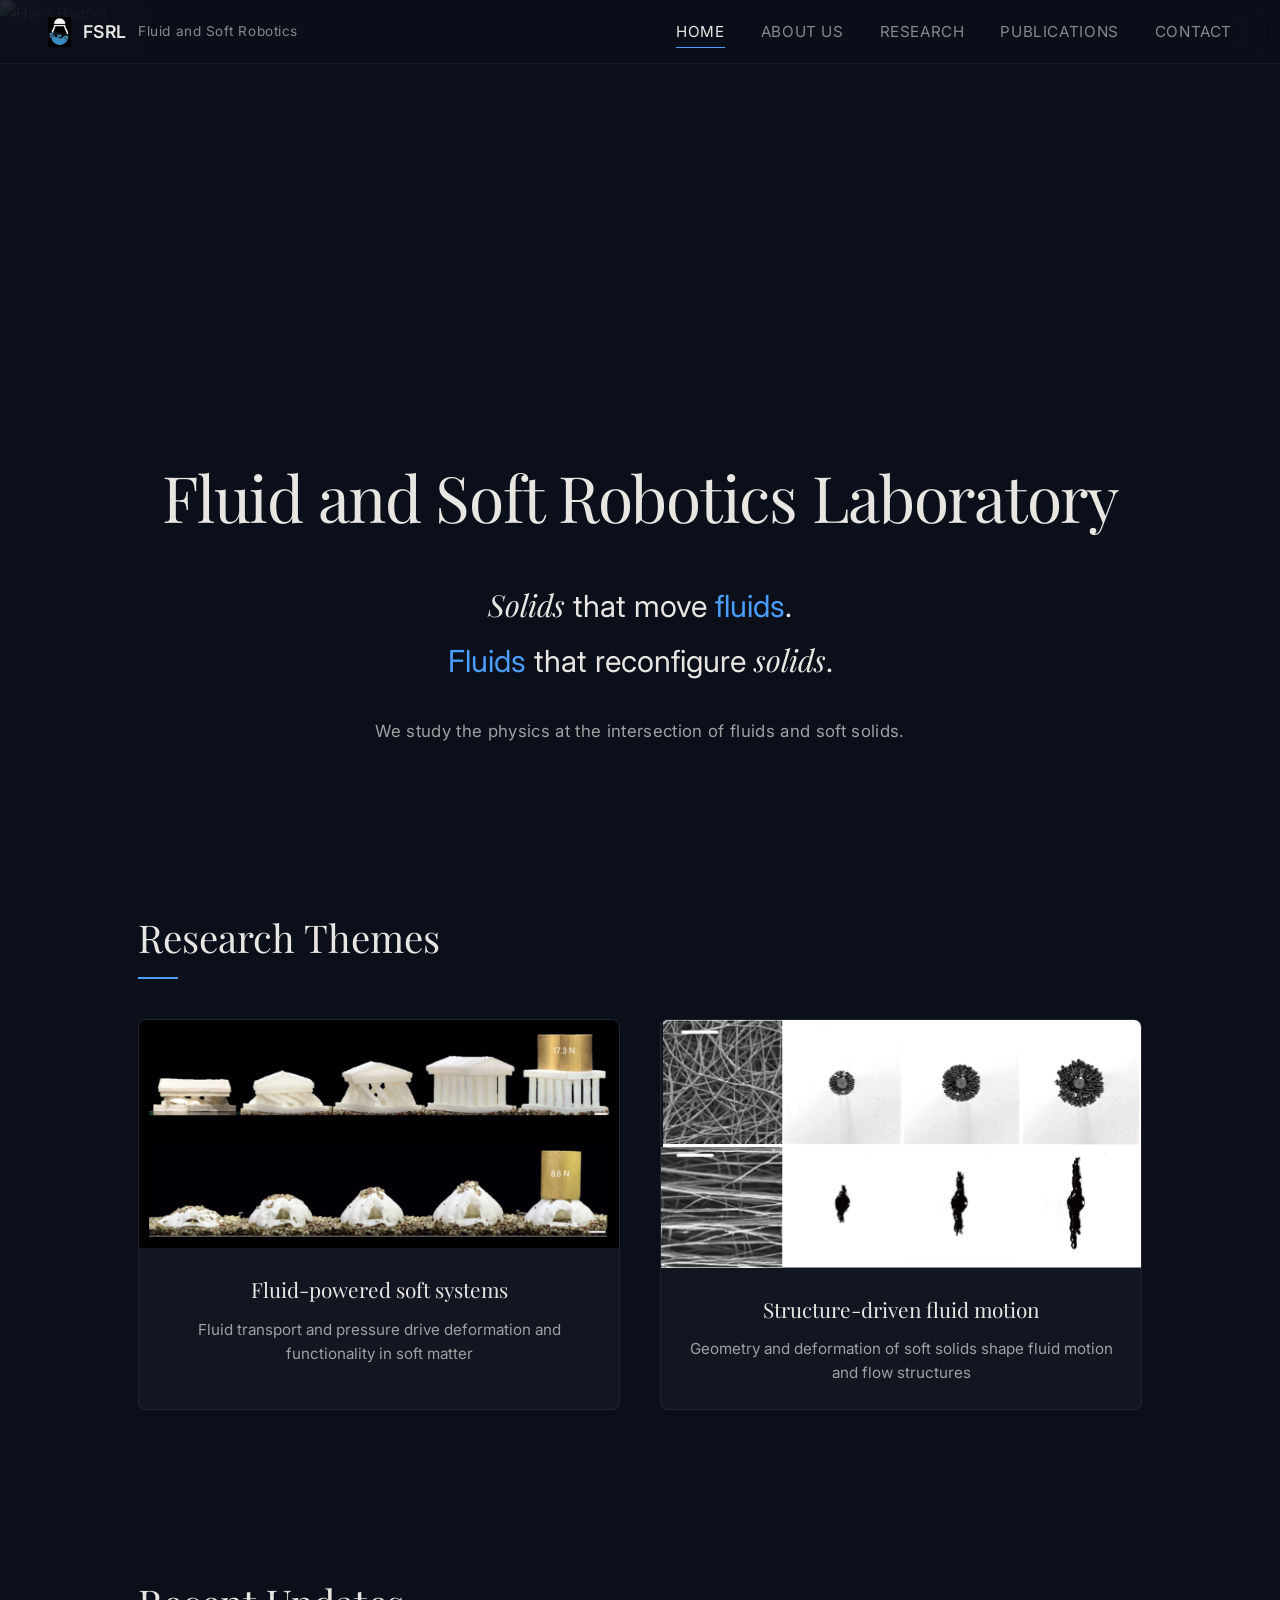
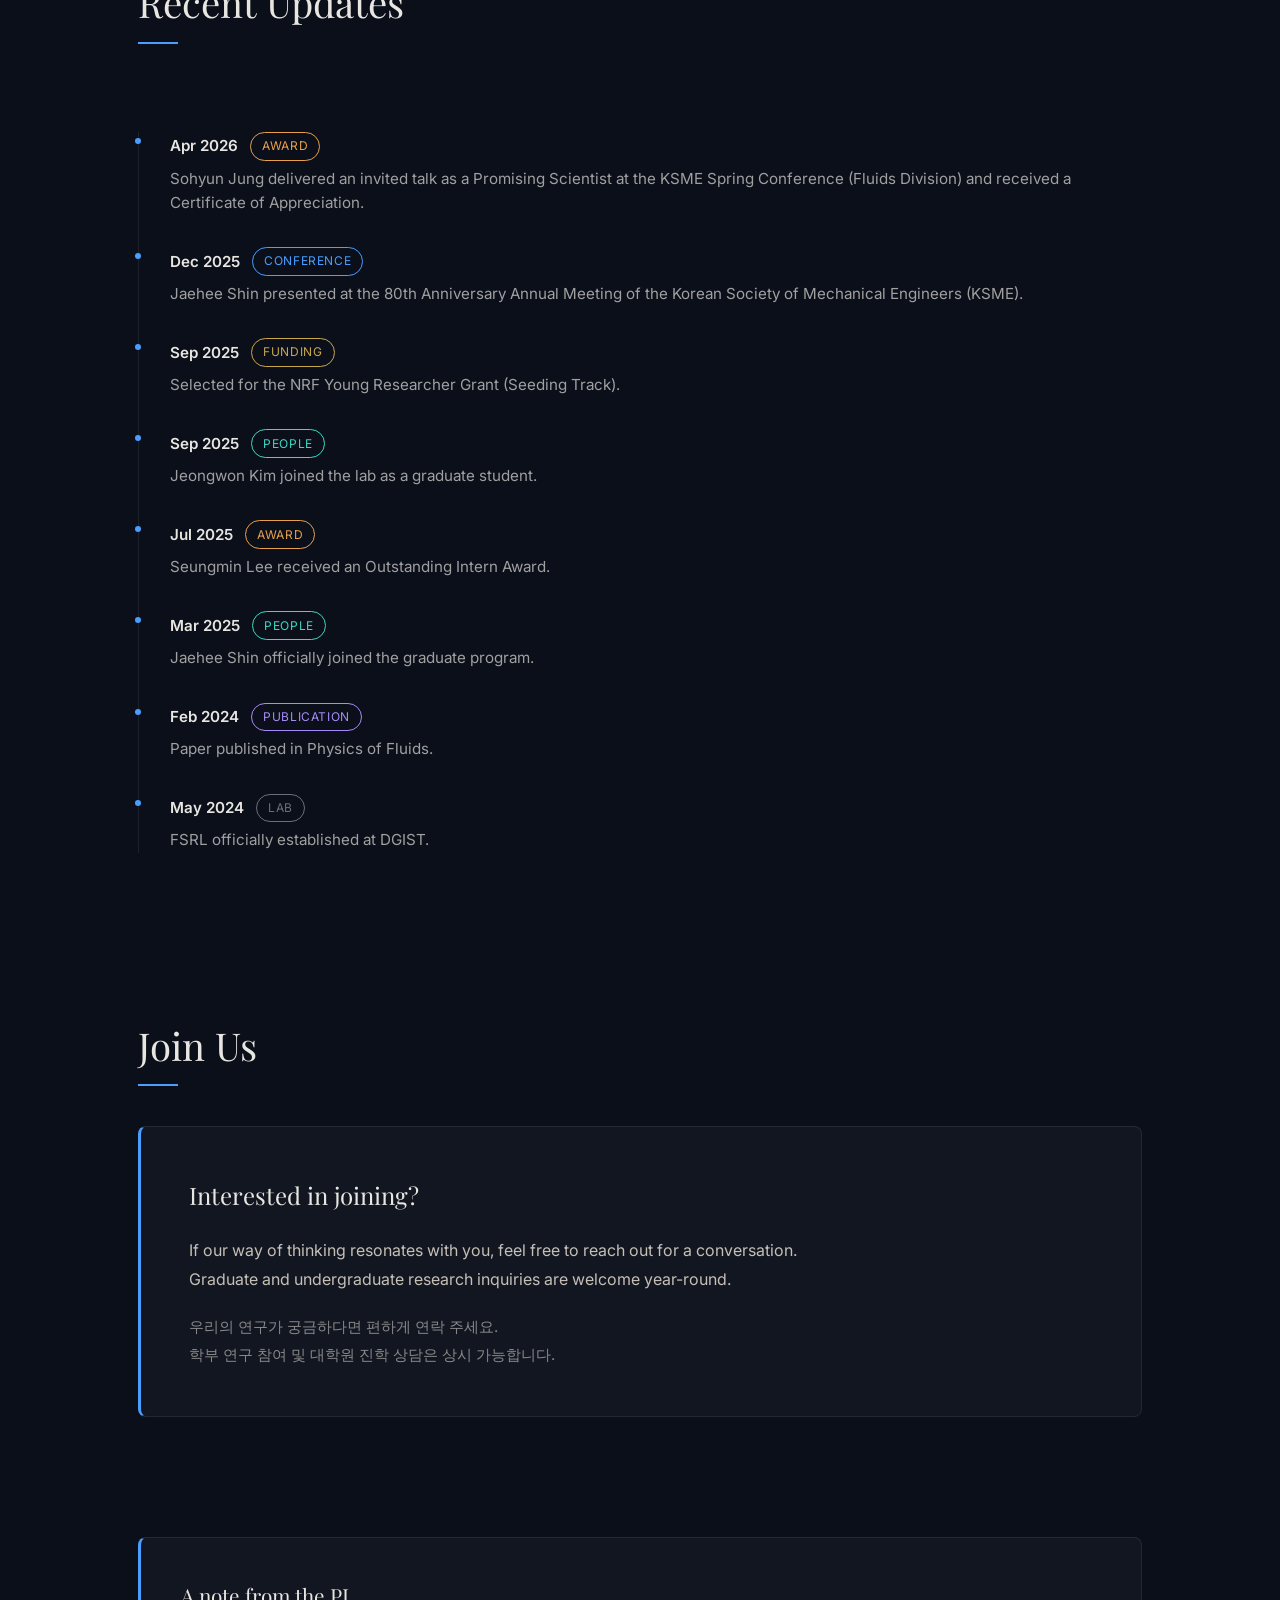
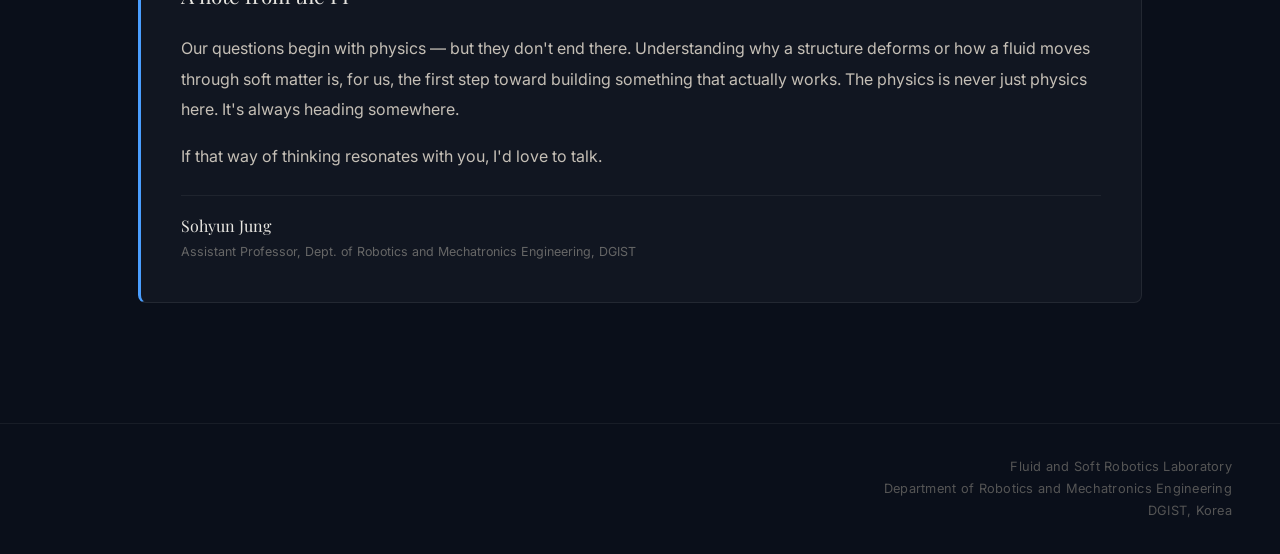
==== index.html @ e2eb58a2 "Add Apr 2026 update: KSME Spring Conference invited talk Sohyun Jung delivered an invited talk as a " ====
<!DOCTYPE html>
<html lang="en">
<head>
  <meta charset="UTF-8">
  <meta name="viewport" content="width=device-width, initial-scale=1.0">
  <title>FSRL - Fluid and Soft Robotics Laboratory</title>
  <link rel="icon" type="image/png" href="logo.png">
  <link rel="preconnect" href="https://fonts.googleapis.com">
  <link rel="preconnect" href="https://fonts.gstatic.com" crossorigin>
  <link href="https://fonts.googleapis.com/css2?family=Playfair+Display:ital,wght@0,400;0,500;0,600;1,400;1,500&family=Inter:wght@300;400;500;600;700&display=swap" rel="stylesheet">
  <link rel="stylesheet" href="style.css">
  <style>
    /* ── Hero Section ── */
    .hero {
      position: relative;
      width: 100%;
      height: 400px;
      overflow: hidden;
    }
    .hero img {
      position: absolute;
      top: 50%; left: 50%;
      min-width: 100%; min-height: 100%;
      transform: translate(-50%, -50%);
      object-fit: cover;
    }
    .hero::after {
      content: '';
      position: absolute; inset: 0;
      background: linear-gradient(
        to bottom,
        rgba(10,15,26,0.3) 0%,
        rgba(10,15,26,0.5) 50%,
        #0a0f1a 100%
      );
    }

    /* ── Title Section ── */
    .title-section {
      text-align: center;
      padding: 60px 0 80px;
    }
    .title-section h1 {
      font-family: 'Playfair Display', Georgia, serif;
      font-size: clamp(2.5rem, 5vw, 4.5rem);
      font-weight: 400;
      letter-spacing: -0.02em;
      margin-bottom: 48px;
      line-height: 1.15;
    }
    .tagline {
      font-size: clamp(1.4rem, 2.5vw, 1.9rem);
      font-weight: 400;
      margin-bottom: 8px;
      line-height: 1.5;
    }
    .tagline em {
      font-family: 'Playfair Display', Georgia, serif;
      font-style: italic;
      font-weight: 400;
    }
    .tagline .highlight { color: #4a9eff; }
    .hero-line {
      opacity: 0;
      transform: translateY(24px);
    }
    .hero-line.revealed {
      opacity: 1;
      transform: translateY(0);
      transition: opacity 0.8s cubic-bezier(0.23, 1, 0.32, 1),
                  transform 0.8s cubic-bezier(0.23, 1, 0.32, 1);
    }
    .subtitle {
      font-size: 1.05rem;
      color: #a0a0a0;
      margin-top: 32px;
      font-weight: 400;
      letter-spacing: 0.02em;
    }

    /* ── Research Themes ── */
    .research { padding: 80px 0; }
    .research-grid {
      display: grid;
      grid-template-columns: 1fr 1fr;
      gap: 40px;
    }
    .research-card {
      position: relative;
      text-align: center;
      background: rgba(255,255,255,0.03);
      border: 1px solid rgba(255,255,255,0.06);
      border-radius: 8px;
      overflow: hidden;
      transition: transform 0.4s cubic-bezier(0.23, 1, 0.32, 1),
                  border-color 0.4s cubic-bezier(0.23, 1, 0.32, 1),
                  box-shadow 0.4s cubic-bezier(0.23, 1, 0.32, 1);
    }
    .research-card:hover {
      transform: translateY(-4px);
      border-color: rgba(74, 158, 255, 0.2);
      box-shadow: 0 8px 32px rgba(74, 158, 255, 0.08);
    }
    .research-card .card-spotlight {
      position: absolute; inset: 0;
      opacity: 0; transition: opacity 0.4s;
      pointer-events: none; z-index: 1;
    }
    .research-card:hover .card-spotlight { opacity: 1; }
    .research-card .card-img-wrapper { overflow: hidden; }
    .research-card .card-img {
      width: 100%; object-fit: contain;
      transition: transform 0.6s cubic-bezier(0.23, 1, 0.32, 1);
    }
    .research-card:hover .card-img { transform: scale(1.02); }
    .research-card .card-content { padding: 24px; position: relative; z-index: 2; }
    .research-card h3 {
      font-family: 'Playfair Display', Georgia, serif;
      font-size: 1.3rem; font-weight: 400; margin-bottom: 10px;
    }
    .research-card p { font-size: 0.95rem; color: #a0a0a0; line-height: 1.6; font-weight: 400; }

    /* ── Recent Updates (Timeline) ── */
    .updates { padding: 80px 0; }
    .timeline {
      position: relative;
      margin-top: 48px;
      padding-left: 32px;
    }
    .timeline::before {
      content: '';
      position: absolute;
      left: 0; top: 0; bottom: 0;
      width: 1px;
      background: rgba(255,255,255,0.08);
    }
    .timeline-item {
      position: relative;
      padding-bottom: 32px;
    }
    .timeline-item:last-child { padding-bottom: 0; }
    .timeline-item::before {
      content: '';
      position: absolute;
      left: -35px; top: 6px;
      width: 6px; height: 6px;
      border-radius: 50%;
      background: #4a9eff;
    }
    .timeline-meta {
      display: flex;
      align-items: center;
      gap: 12px;
      margin-bottom: 6px;
      flex-wrap: wrap;
    }
    .timeline-date {
      font-family: 'Inter', sans-serif;
      font-size: 0.95rem;
      font-weight: 600;
      color: #e8e6e1;
    }
    .timeline-tag {
      display: inline-block;
      padding: 0.2rem 0.7rem;
      border-radius: 999px;
      font-size: 0.75rem;
      font-family: 'Inter', sans-serif;
      letter-spacing: 0.05em;
      text-transform: uppercase;
      background: transparent;
    }
    .tag-conference { border: 1px solid #4a9eff; color: #4a9eff; }
    .tag-funding { border: 1px solid #c9a84c; color: #c9a84c; }
    .tag-people { border: 1px solid #3dd8c5; color: #3dd8c5; }
    .tag-award { border: 1px solid #e8a04c; color: #e8a04c; }
    .tag-publication { border: 1px solid #a78bfa; color: #a78bfa; }
    .tag-lab { border: 1px solid rgba(255,255,255,0.4); color: rgba(255,255,255,0.4); }
    .timeline-text {
      font-size: 0.95rem;
      color: #a0a0a0;
      line-height: 1.6;
      font-weight: 400;
    }

    /* ── Join Us ── */
    .join { padding: 80px 0 120px; }
    .join-inner {
      background: rgba(255,255,255,0.03);
      border: 1px solid rgba(255,255,255,0.08);
      border-left: 3px solid #4a9eff;
      border-radius: 8px; padding: 48px;
    }
    .join h3 {
      font-family: 'Playfair Display', Georgia, serif;
      font-size: 1.5rem; font-weight: 400; margin: 0 0 20px;
    }
    .join p { font-size: 1rem; color: #c5bfb6; line-height: 1.8; font-weight: 400; }
    .join .kr { margin-top: 20px; color: #888; font-size: 0.95rem; }

    /* ── Responsive (page-specific) ── */
    @media (max-width: 768px) {
      .title-section { padding: 40px 0 60px; }
      .research-grid { grid-template-columns: 1fr; }
      .hero { height: 260px; }
      .join-inner { padding: 32px 24px; }
      .research, .updates, .join { padding: 60px 0; }
    }
  </style>
</head>
<body>

  <!-- Navigation -->
  <nav id="navbar">
    <div class="nav-logo">
      <img src="logo.png" alt="FSRL Logo">
      <span>FSRL</span>
      <span class="lab-name">Fluid and Soft Robotics</span>
    </div>
    <div class="nav-links">
      <a href="index.html" class="active">Home</a>
      <div class="nav-dropdown">
        <button class="nav-dropdown-toggle">About Us</button>
        <div class="nav-dropdown-menu">
          <a href="about.html">How We Work</a>
          <a href="people.html">People</a>
        </div>
      </div>
      <a href="research.html">Research</a>
      <a href="publications.html">Publications</a>
      <a href="contact.html">Contact</a>
    </div>
  </nav>

  <!-- Hero Banner -->
  <section class="hero">
    <img src="hero-banner.gif" alt="Hero Banner">
  </section>

  <div class="container">

    <!-- Title Section -->
    <section class="title-section">
      <h1 class="hero-line">Fluid and Soft Robotics Laboratory</h1>
      <p class="tagline hero-line"><em>Solids</em> that move <span class="highlight">fluids</span>.</p>
      <p class="tagline hero-line"><span class="highlight">Fluids</span> that reconfigure <em>solids</em>.</p>
      <p class="subtitle hero-line">We study the physics at the intersection of fluids and soft solids.</p>
    </section>

    <!-- Research Themes -->
    <section class="research" id="research">
      <h2 class="section-header fade-in"><a href="research.html">Research Themes</a></h2>
      <div class="research-grid stagger">
        <div class="research-card fade-in-left" data-spotlight>
          <div class="card-spotlight"></div>
          <div class="card-img-wrapper">
            <img class="card-img" src="IMAGE/soft actuator_science.png" alt="Fluid-powered soft systems">
          </div>
          <div class="card-content">
            <h3>Fluid-powered soft systems</h3>
            <p>Fluid transport and pressure drive deformation and functionality in soft matter</p>
          </div>
        </div>
        <div class="research-card fade-in-right" data-spotlight>
          <div class="card-spotlight"></div>
          <div class="card-img-wrapper">
            <img class="card-img" src="IMAGE/soluble.png" alt="Structure-driven fluid motion">
          </div>
          <div class="card-content">
            <h3>Structure-driven fluid motion</h3>
            <p>Geometry and deformation of soft solids shape fluid motion and flow structures</p>
          </div>
        </div>
      </div>
    </section>

    <!-- Recent Updates -->
    <section class="updates" id="news">
      <h2 class="section-header fade-in">Recent Updates</h2>
      <div class="timeline stagger">
        <div class="timeline-item fade-in">
          <div class="timeline-meta">
            <span class="timeline-date">Apr 2026</span>
            <span class="timeline-tag tag-award">Award</span>
          </div>
          <p class="timeline-text">Sohyun Jung delivered an invited talk as a Promising Scientist at the KSME Spring Conference (Fluids Division) and received a Certificate of Appreciation.</p>
        </div>
        <div class="timeline-item fade-in">
          <div class="timeline-meta">
            <span class="timeline-date">Dec 2025</span>
            <span class="timeline-tag tag-conference">Conference</span>
          </div>
          <p class="timeline-text">Jaehee Shin presented at the 80th Anniversary Annual Meeting of the Korean Society of Mechanical Engineers (KSME).</p>
        </div>
        <div class="timeline-item fade-in">
          <div class="timeline-meta">
            <span class="timeline-date">Sep 2025</span>
            <span class="timeline-tag tag-funding">Funding</span>
          </div>
          <p class="timeline-text">Selected for the NRF Young Researcher Grant (Seeding Track).</p>
        </div>
        <div class="timeline-item fade-in">
          <div class="timeline-meta">
            <span class="timeline-date">Sep 2025</span>
            <span class="timeline-tag tag-people">People</span>
          </div>
          <p class="timeline-text">Jeongwon Kim joined the lab as a graduate student.</p>
        </div>
        <div class="timeline-item fade-in">
          <div class="timeline-meta">
            <span class="timeline-date">Jul 2025</span>
            <span class="timeline-tag tag-award">Award</span>
          </div>
          <p class="timeline-text">Seungmin Lee received an Outstanding Intern Award.</p>
        </div>
        <div class="timeline-item fade-in">
          <div class="timeline-meta">
            <span class="timeline-date">Mar 2025</span>
            <span class="timeline-tag tag-people">People</span>
          </div>
          <p class="timeline-text">Jaehee Shin officially joined the graduate program.</p>
        </div>
        <div class="timeline-item fade-in">
          <div class="timeline-meta">
            <span class="timeline-date">Feb 2024</span>
            <span class="timeline-tag tag-publication">Publication</span>
          </div>
          <p class="timeline-text">Paper published in Physics of Fluids.</p>
        </div>
        <div class="timeline-item fade-in">
          <div class="timeline-meta">
            <span class="timeline-date">May 2024</span>
            <span class="timeline-tag tag-lab">Lab</span>
          </div>
          <p class="timeline-text">FSRL officially established at DGIST.</p>
        </div>
      </div>
    </section>

    <!-- Join Us -->
    <section class="join" id="contact">
      <h2 class="section-header fade-in">Join Us</h2>
      <div class="join-inner fade-in">
        <h3>Interested in joining?</h3>
        <p>
          If our way of thinking resonates with you, feel free to reach out for a conversation.<br>
          Graduate and undergraduate research inquiries are welcome year-round.
        </p>
        <p class="kr">
          우리의 연구가 궁금하다면 편하게 연락 주세요.<br>
          학부 연구 참여 및 대학원 진학 상담은 상시 가능합니다.
        </p>
      </div>
    </section>

    <!-- A note from the PI -->
    <section class="pi-note-section fade-in" style="padding: 0 0 120px;">
      <div style="background: rgba(255,255,255,0.03); border: 1px solid rgba(255,255,255,0.08); border-left: 3px solid #4a9eff; border-radius: 8px; padding: 40px;">
        <h3 style="font-family: 'Playfair Display', Georgia, serif; font-size: 1.3rem; font-weight: 400; margin-bottom: 20px; color: #e8e6e1;">A note from the PI</h3>
        <p style="font-size: 1rem; color: #c5bfb6; line-height: 1.9; font-weight: 400; margin-bottom: 16px;">Our questions begin with physics — but they don't end there. Understanding why a structure deforms or how a fluid moves through soft matter is, for us, the first step toward building something that actually works. The physics is never just physics here. It's always heading somewhere.</p>
        <p style="font-size: 1rem; color: #c5bfb6; line-height: 1.9; font-weight: 400;">If that way of thinking resonates with you, I'd love to talk.</p>
        <div style="margin-top: 24px; padding-top: 16px; border-top: 1px solid rgba(255,255,255,0.06);">
          <div style="font-family: 'Playfair Display', Georgia, serif; font-size: 1rem; color: #e8e6e1;">Sohyun Jung</div>
          <div style="font-size: 0.78rem; color: #666; margin-top: 2px;">Assistant Professor, Dept. of Robotics and Mechatronics Engineering, DGIST</div>
        </div>
      </div>
    </section>

  </div>

  <!-- Footer -->
  <footer>
    <div class="footer-text">
      Fluid and Soft Robotics Laboratory<br>
      Department of Robotics and Mechatronics Engineering<br>
      DGIST, Korea
    </div>
  </footer>

  <script src="main.js"></script>
  <script>
    // Hero Text Reveal (index-only)
    document.querySelectorAll('.hero-line').forEach((line, i) => {
      setTimeout(() => line.classList.add('revealed'), 300 + i * 500);
    });
  </script>
</body>
</html>
---- style.css ----
/* ── Reset & Base ── */
*, *::before, *::after { margin: 0; padding: 0; box-sizing: border-box; }
html { scroll-behavior: smooth; }
body {
  font-family: 'Inter', -apple-system, BlinkMacSystemFont, sans-serif;
  background: #0a0f1a;
  color: #e8e6e1;
  line-height: 1.7;
  -webkit-font-smoothing: antialiased;
}
a { color: inherit; text-decoration: none; }
img { max-width: 100%; display: block; }

/* ── Navigation ── */
nav {
  position: fixed; top: 0; left: 0; right: 0;
  z-index: 100;
  display: flex;
  align-items: center;
  justify-content: space-between;
  padding: 0 48px;
  height: 64px;
  background: rgba(10, 15, 26, 0.8);
  backdrop-filter: blur(20px);
  -webkit-backdrop-filter: blur(20px);
  border-bottom: 1px solid rgba(255,255,255,0.06);
  transition: transform 0.4s ease;
}
nav.nav-hidden {
  transform: translateY(-100%);
}
.nav-logo {
  display: flex; align-items: center; gap: 12px;
  font-weight: 600; font-size: 1.1rem;
  letter-spacing: 0.02em;
}
.nav-logo img { height: 30px; }
.nav-logo .lab-name {
  color: #888;
  font-weight: 400;
  font-size: 0.85rem;
  letter-spacing: 0.04em;
}
.nav-links { display: flex; gap: 36px; align-items: center; }
.nav-links > a,
.nav-dropdown > .nav-dropdown-toggle {
  font-size: 0.95rem;
  font-weight: 400;
  color: #888;
  letter-spacing: 0.04em;
  text-transform: uppercase;
  transition: color 0.3s;
  position: relative;
  background: none; border: none; cursor: pointer;
  font-family: inherit;
  padding: 0;
}
.nav-links > a:hover,
.nav-links > a.active,
.nav-dropdown:hover > .nav-dropdown-toggle,
.nav-dropdown-toggle.active {
  color: #e8e6e1;
}
.nav-links > a.active::after,
.nav-dropdown-toggle.active::after {
  content: '';
  position: absolute;
  bottom: -4px; left: 0; right: 0;
  height: 1px;
  background: #4a9eff;
}

/* ── Nav Dropdown ── */
.nav-dropdown {
  position: relative;
}
.nav-dropdown-toggle {
  display: flex; align-items: center;
}
.nav-dropdown-menu {
  position: absolute;
  top: calc(100% + 12px);
  left: 50%;
  transform: translateX(-50%);
  background: rgba(10, 15, 26, 0.95);
  backdrop-filter: blur(20px);
  -webkit-backdrop-filter: blur(20px);
  border: 1px solid rgba(255,255,255,0.08);
  border-radius: 8px;
  padding: 8px 0;
  min-width: 190px;
  opacity: 0;
  visibility: hidden;
  transition: opacity 0.3s, visibility 0.3s;
}
.nav-dropdown:hover .nav-dropdown-menu {
  opacity: 1;
  visibility: visible;
}
.nav-dropdown-menu a {
  display: block;
  padding: 10px 24px;
  font-size: 0.9rem;
  white-space: nowrap;
  color: #888;
  letter-spacing: 0.04em;
  transition: color 0.3s, background 0.3s;
  text-transform: uppercase;
}
.nav-dropdown-menu a:hover {
  color: #e8e6e1;
  background: rgba(255,255,255,0.04);
}

/* ── Container ── */
.container {
  max-width: 1100px;
  margin: 0 auto;
  padding: 0 3rem;
}

/* ── Section Headers ── */
.section-header {
  font-family: 'Playfair Display', Georgia, serif;
  font-size: clamp(1.8rem, 3vw, 2.5rem);
  font-weight: 400;
  margin-bottom: 48px;
  position: relative;
  display: inline-block;
}
.section-header::after {
  content: '';
  position: absolute;
  bottom: -8px;
  left: 0;
  width: 40px;
  height: 2px;
  background: #4a9eff;
}
.section-header a {
  color: inherit;
  transition: color 0.3s;
}
.section-header a:hover {
  color: #4a9eff;
}

/* ── Page Header (subpages) ── */
.page-header {
  padding-top: 140px;
  padding-bottom: 48px;
  text-align: center;
}
.page-header h1 {
  font-family: 'Playfair Display', Georgia, serif;
  font-size: clamp(2.5rem, 5vw, 4rem);
  font-weight: 400;
}

/* ── Footer ── */
footer {
  border-top: 1px solid rgba(255,255,255,0.06);
  padding: 32px 48px;
  display: flex;
  align-items: center;
  justify-content: flex-end;
  gap: 16px;
}
footer .footer-text {
  text-align: right;
  line-height: 1.7;
  font-size: 0.8rem;
  color: #555;
  letter-spacing: 0.02em;
}

/* ── Scroll Animations ── */
.fade-in {
  opacity: 0;
  transform: translateY(30px);
  transition: opacity 0.7s cubic-bezier(0.23, 1, 0.32, 1),
              transform 0.7s cubic-bezier(0.23, 1, 0.32, 1);
}
.fade-in.visible {
  opacity: 1;
  transform: translateY(0);
}
.fade-in-left {
  opacity: 0;
  transform: translateX(-30px);
  transition: opacity 0.7s cubic-bezier(0.23, 1, 0.32, 1),
              transform 0.7s cubic-bezier(0.23, 1, 0.32, 1);
}
.fade-in-left.visible {
  opacity: 1;
  transform: translateX(0);
}
.fade-in-right {
  opacity: 0;
  transform: translateX(30px);
  transition: opacity 0.7s cubic-bezier(0.23, 1, 0.32, 1),
              transform 0.7s cubic-bezier(0.23, 1, 0.32, 1);
}
.fade-in-right.visible {
  opacity: 1;
  transform: translateX(0);
}

/* ── Stagger children ── */
.stagger > *:nth-child(1) { transition-delay: 0s; }
.stagger > *:nth-child(2) { transition-delay: 0.08s; }
.stagger > *:nth-child(3) { transition-delay: 0.16s; }
.stagger > *:nth-child(4) { transition-delay: 0.24s; }
.stagger > *:nth-child(5) { transition-delay: 0.32s; }
.stagger > *:nth-child(6) { transition-delay: 0.4s; }
.stagger > *:nth-child(7) { transition-delay: 0.48s; }
.stagger > *:nth-child(8) { transition-delay: 0.56s; }

/* ── Responsive (shared) ── */
@media (max-width: 768px) {
  nav { padding: 0 24px; }
  .nav-links { gap: 20px; }
  .nav-links a { font-size: 0.75rem; }
  .nav-logo .lab-name { display: none; }
  .container { padding: 0 1.5rem; }
  .page-header { padding-top: 100px; }
  footer { padding: 24px; }
}
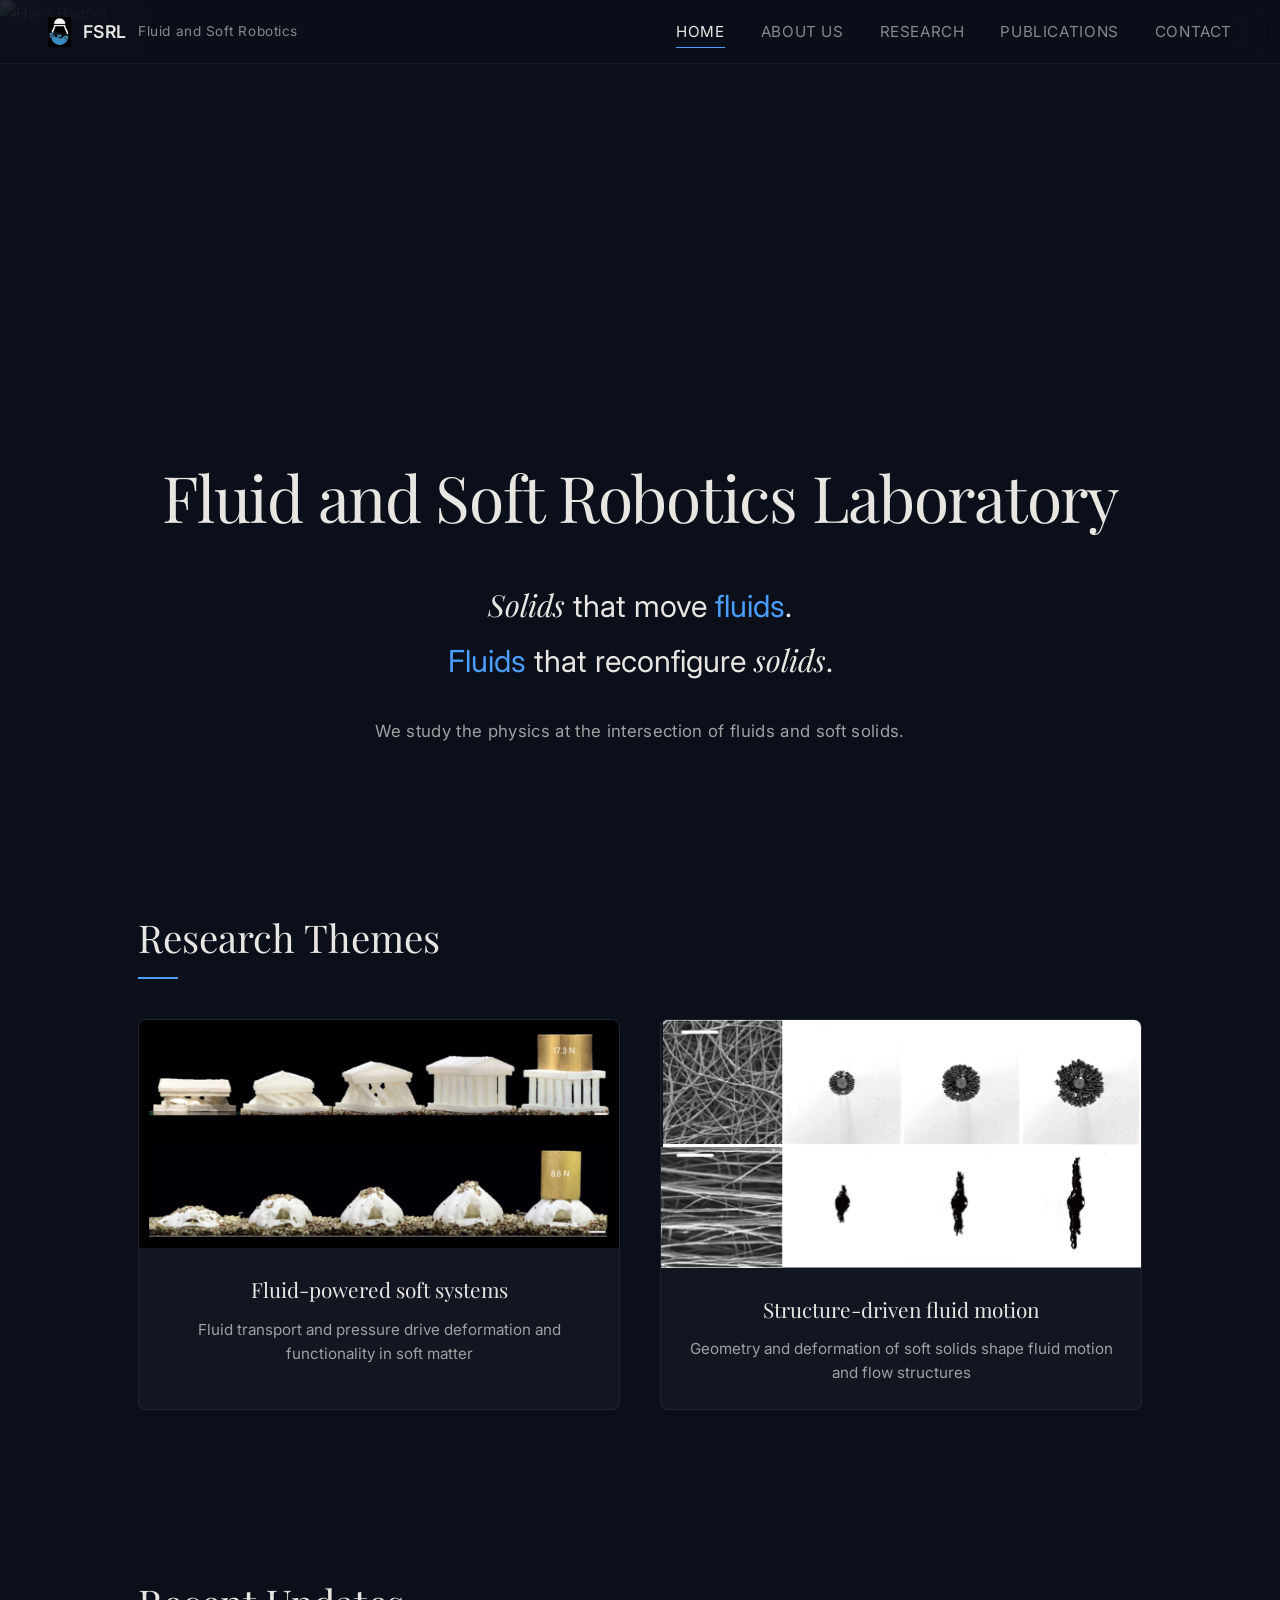
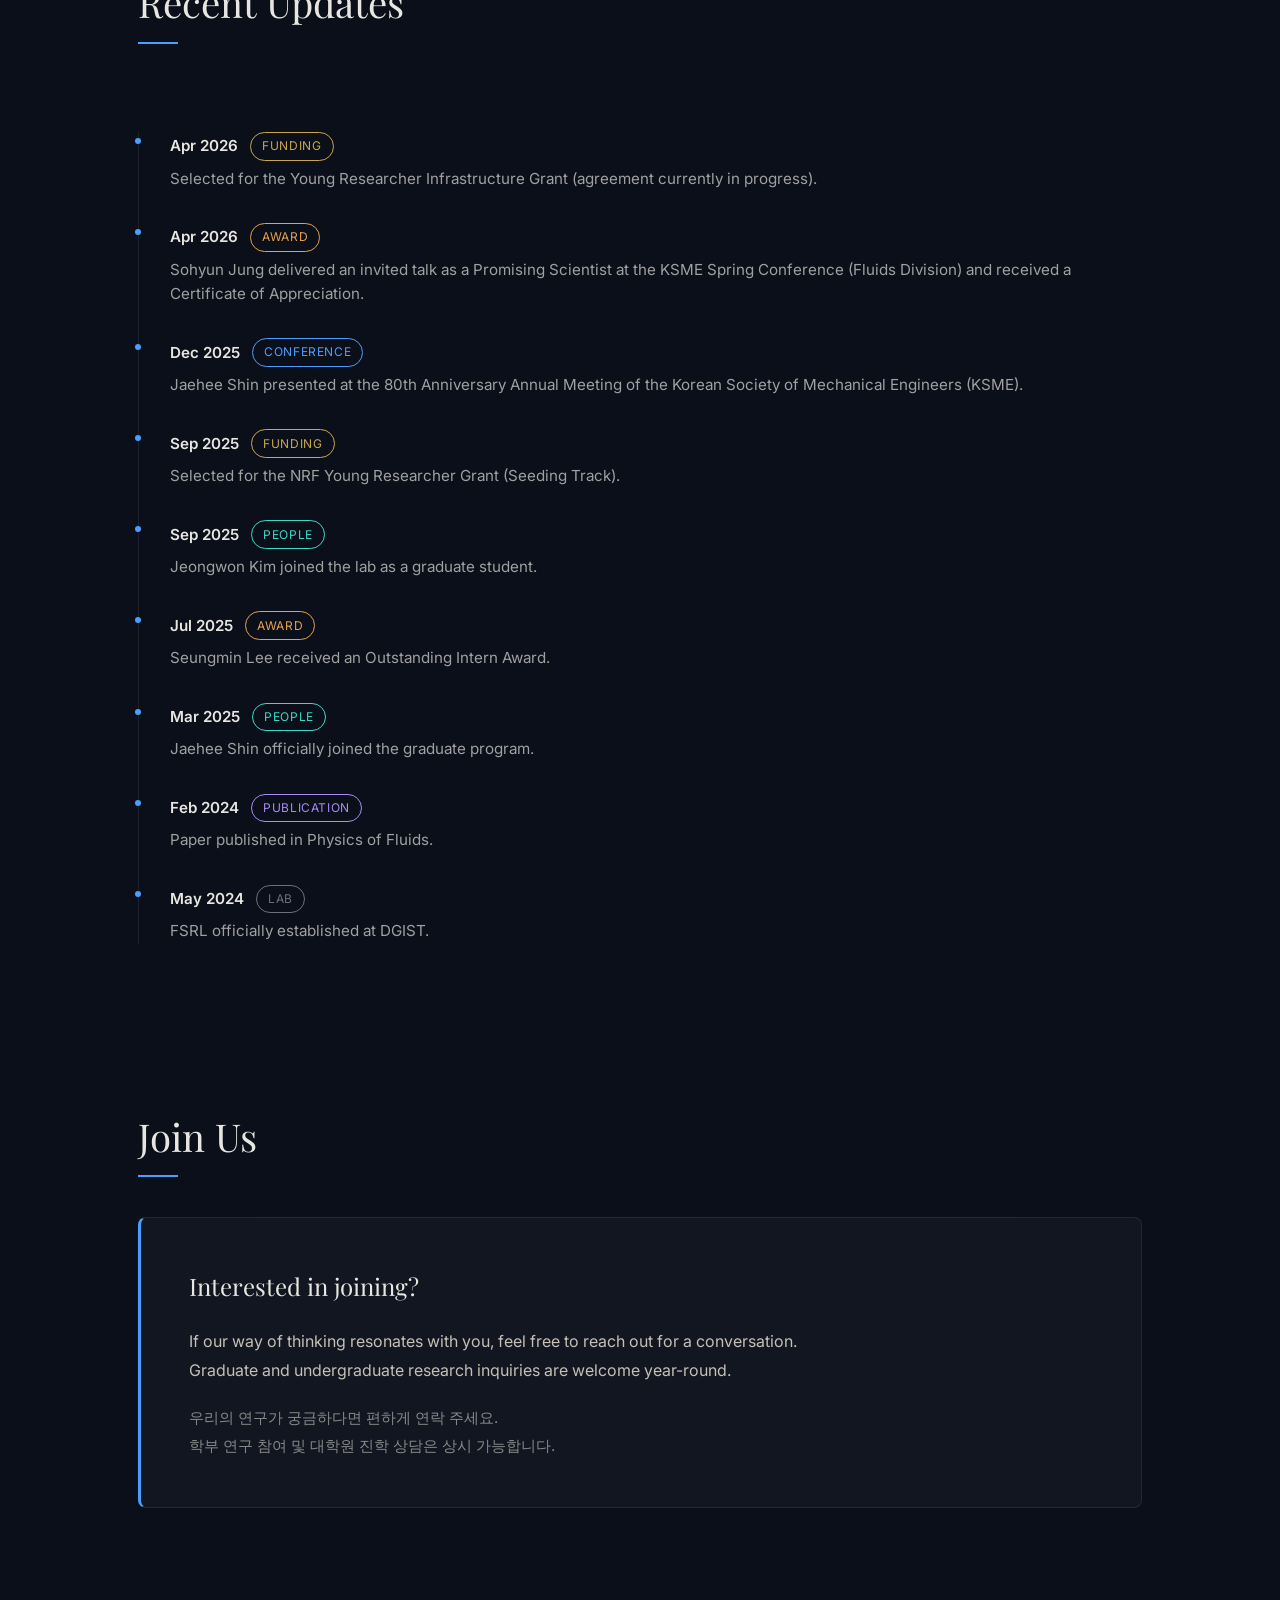
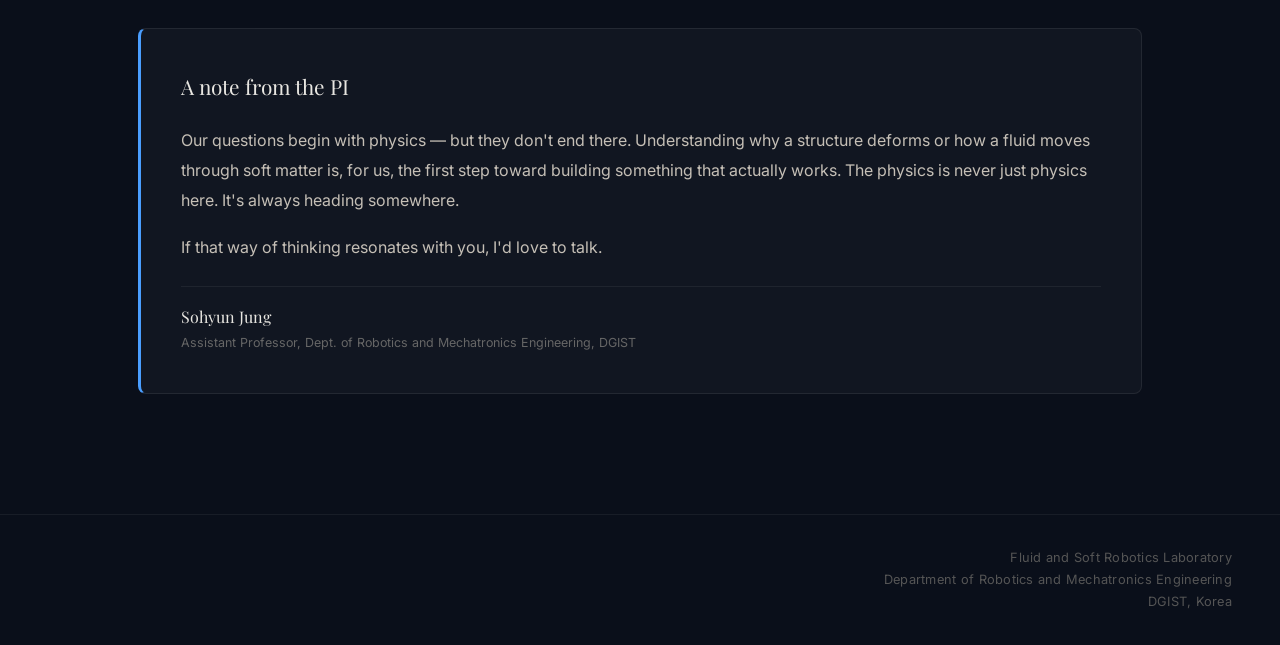
==== commit d9e62d18: "Add Apr 2026 update: Young Researcher Infrastructure Grant Selected for the Young Researcher Infrast" ====
--- a/index.html
+++ b/index.html
@@ -281,6 +281,13 @@
         <div class="timeline-item fade-in">
           <div class="timeline-meta">
             <span class="timeline-date">Apr 2026</span>
+            <span class="timeline-tag tag-funding">Funding</span>
+          </div>
+          <p class="timeline-text">Selected for the Young Researcher Infrastructure Grant (agreement currently in progress).</p>
+        </div>
+        <div class="timeline-item fade-in">
+          <div class="timeline-meta">
+            <span class="timeline-date">Apr 2026</span>
             <span class="timeline-tag tag-award">Award</span>
           </div>
           <p class="timeline-text">Sohyun Jung delivered an invited talk as a Promising Scientist at the KSME Spring Conference (Fluids Division) and received a Certificate of Appreciation.</p>
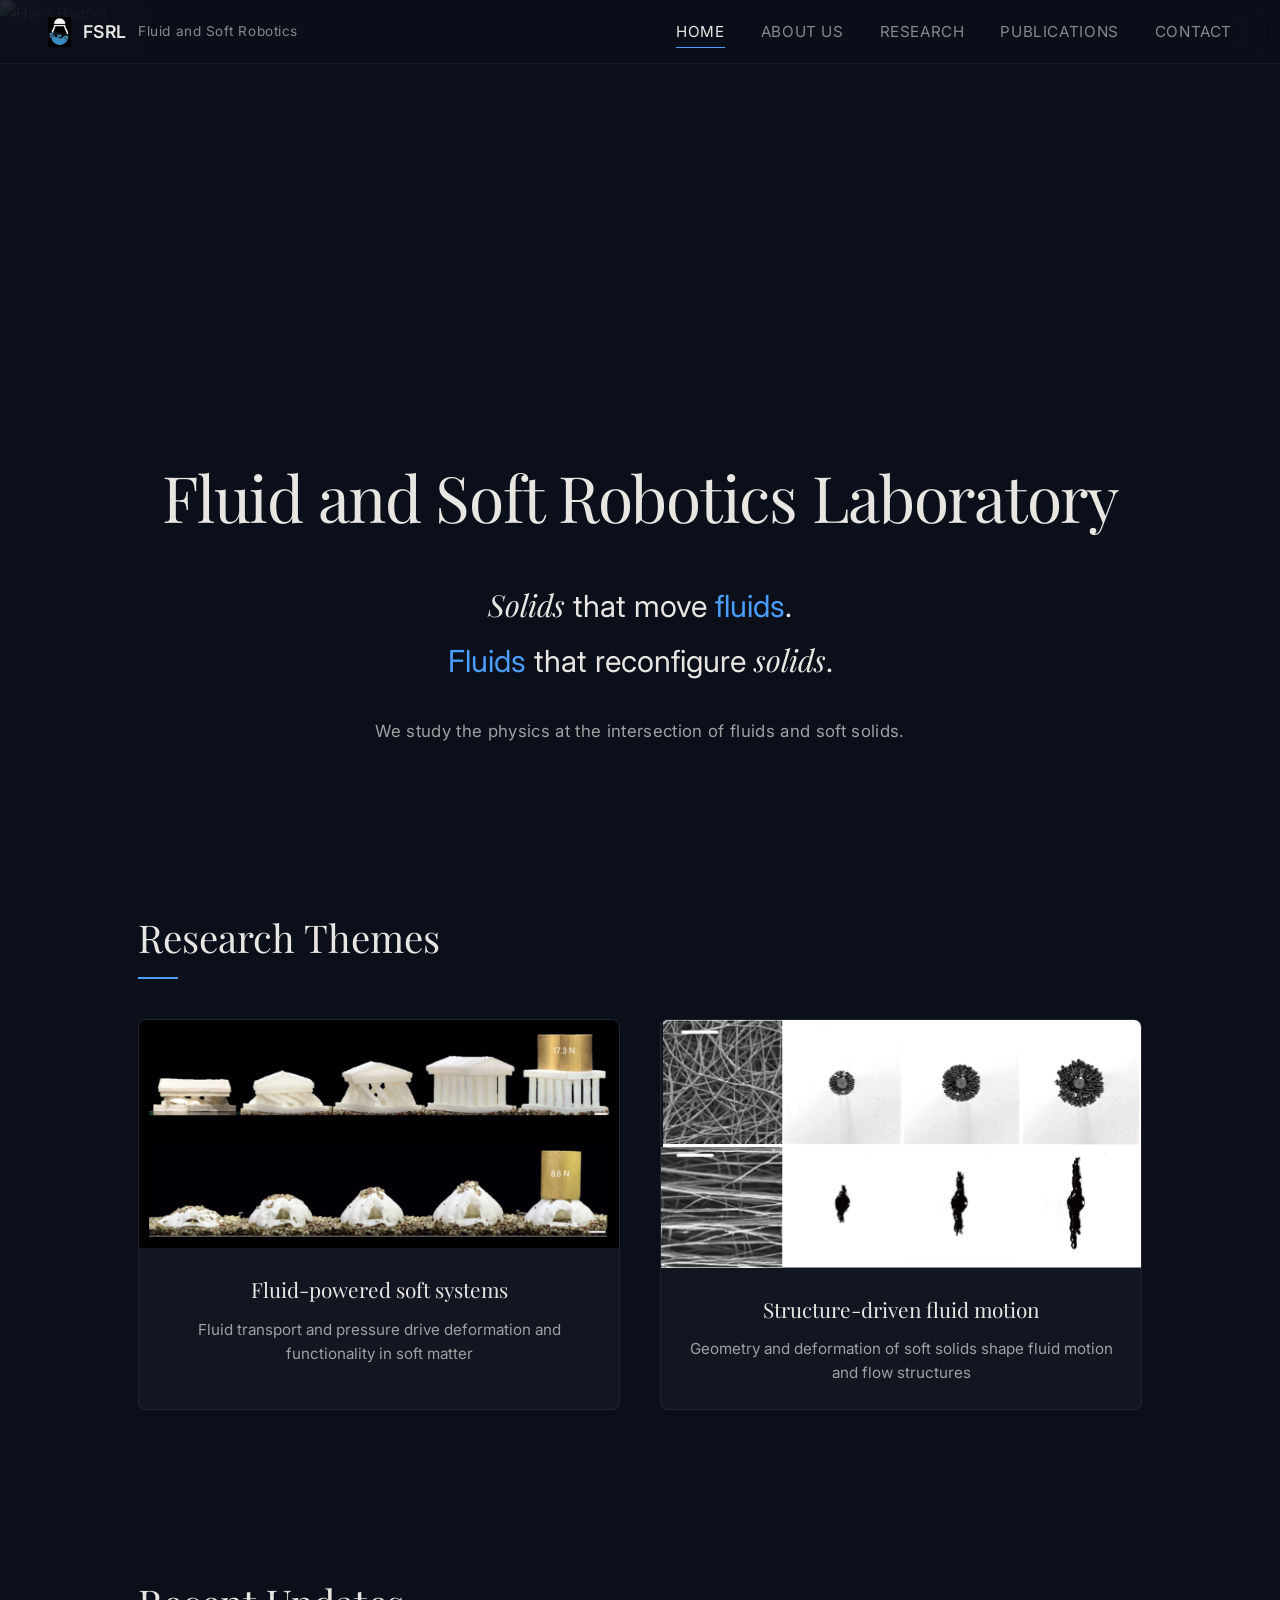
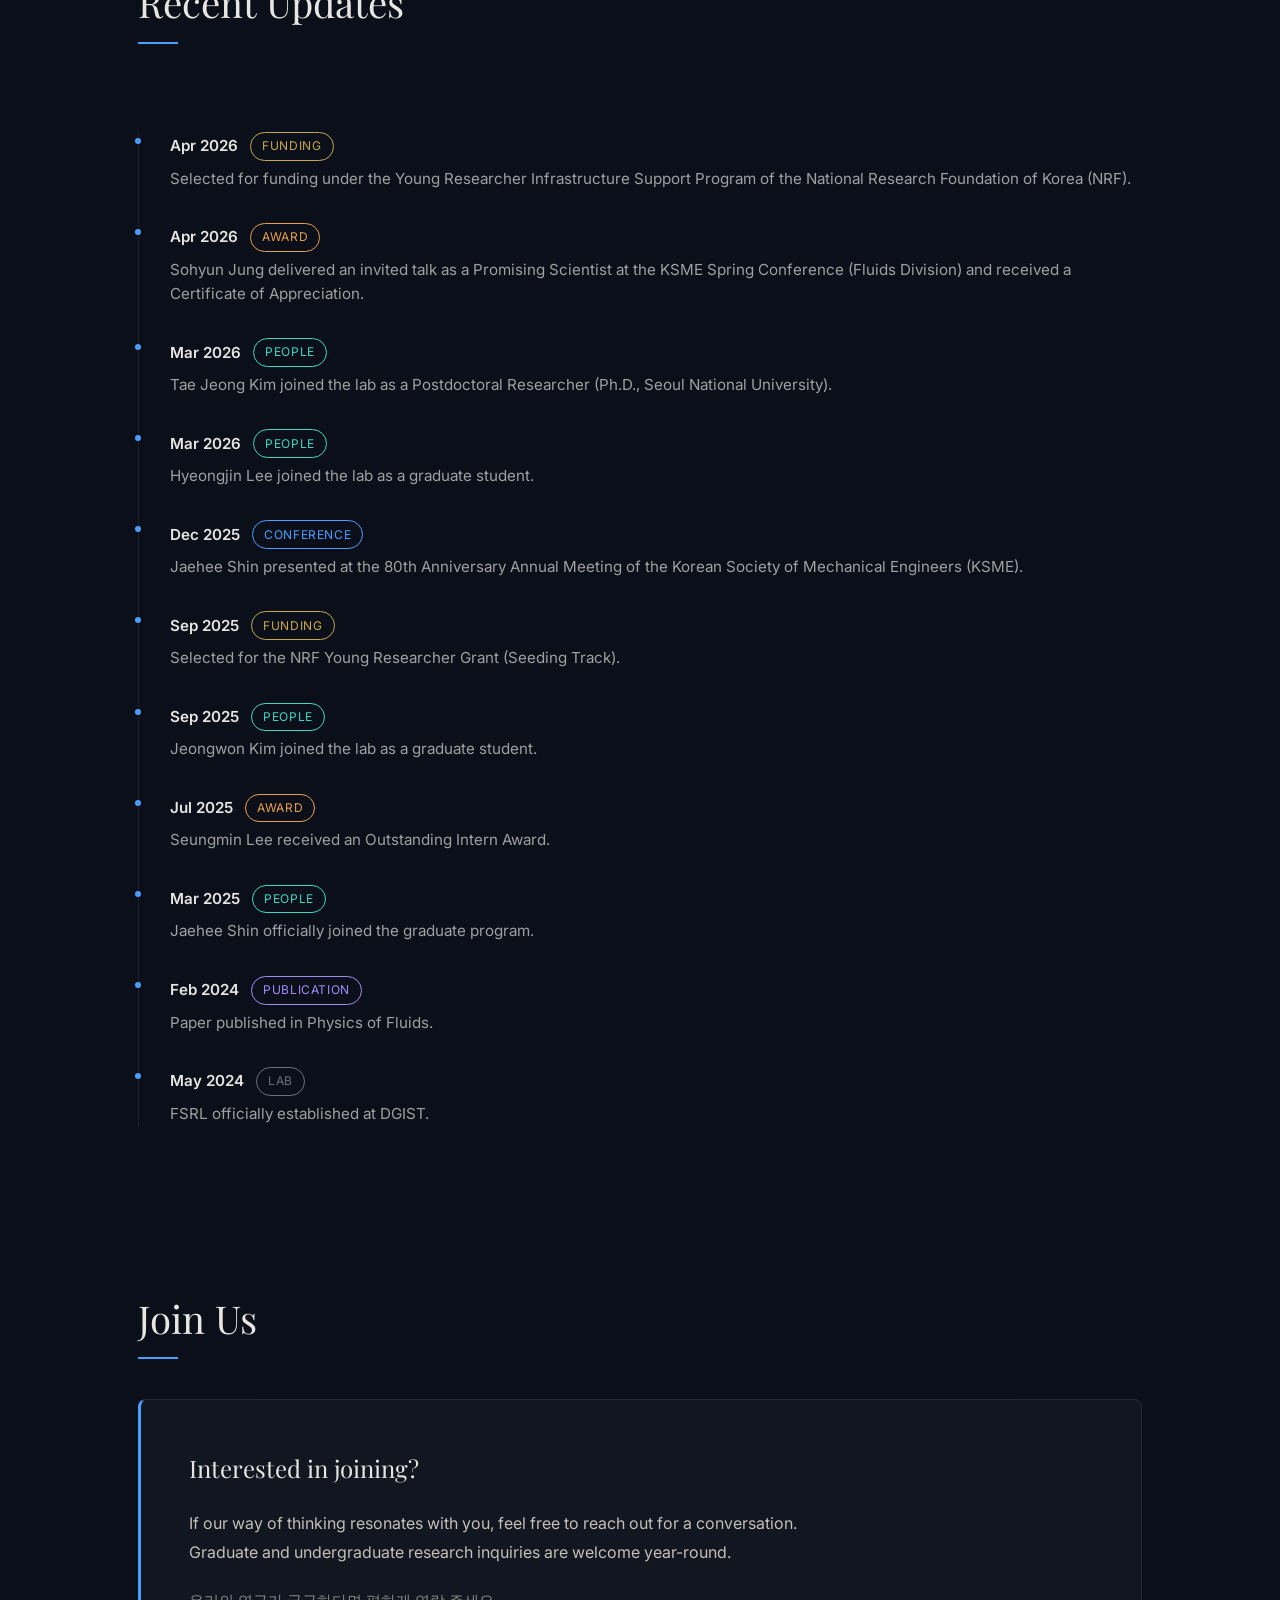
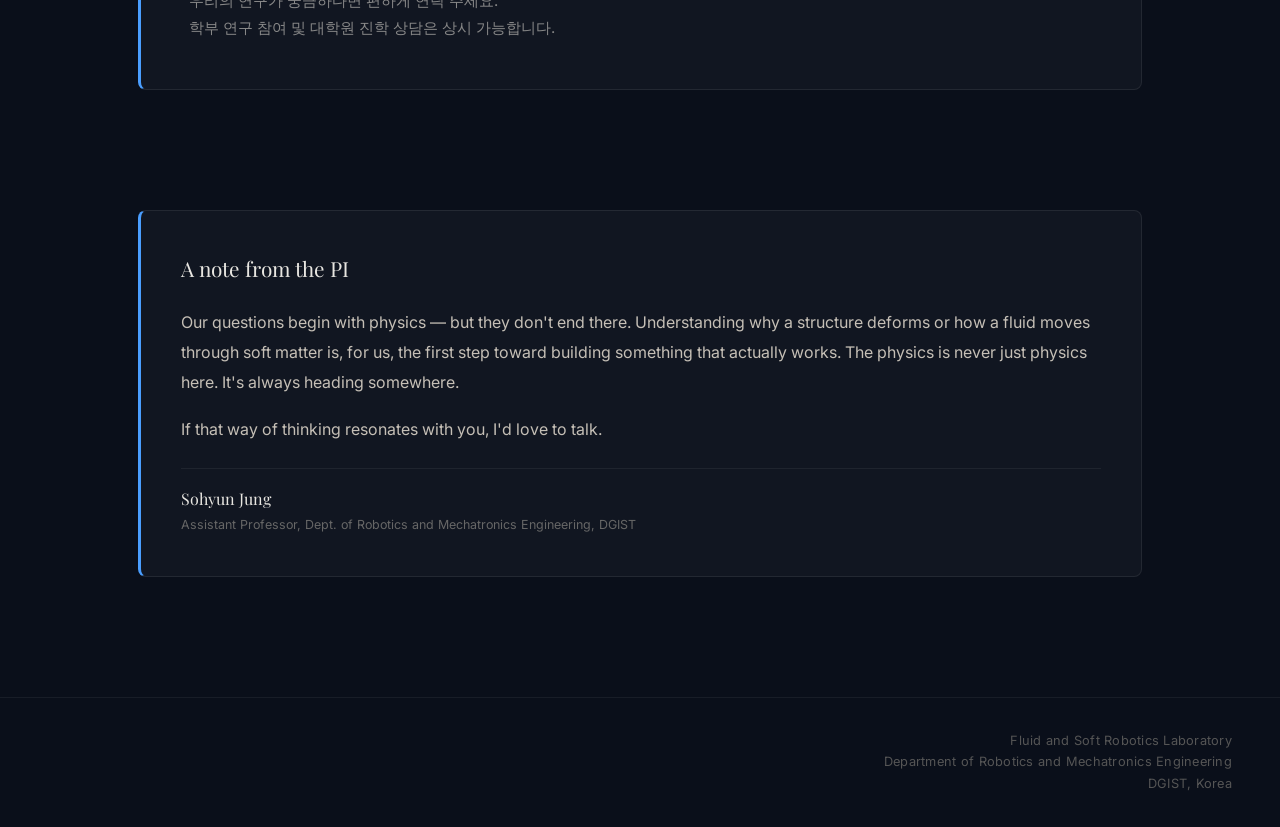
==== commit 0f5521d5: "Update timeline: rewording funding entry and Mar 2026 new members - Apr 2026 funding entry now uses " ====
--- a/index.html
+++ b/index.html
@@ -283,7 +283,7 @@
             <span class="timeline-date">Apr 2026</span>
             <span class="timeline-tag tag-funding">Funding</span>
           </div>
-          <p class="timeline-text">Selected for the Young Researcher Infrastructure Grant (agreement currently in progress).</p>
+          <p class="timeline-text">Selected for funding under the Young Researcher Infrastructure Support Program of the National Research Foundation of Korea (NRF).</p>
         </div>
         <div class="timeline-item fade-in">
           <div class="timeline-meta">
@@ -291,6 +291,20 @@
             <span class="timeline-tag tag-award">Award</span>
           </div>
           <p class="timeline-text">Sohyun Jung delivered an invited talk as a Promising Scientist at the KSME Spring Conference (Fluids Division) and received a Certificate of Appreciation.</p>
+        </div>
+        <div class="timeline-item fade-in">
+          <div class="timeline-meta">
+            <span class="timeline-date">Mar 2026</span>
+            <span class="timeline-tag tag-people">People</span>
+          </div>
+          <p class="timeline-text">Tae Jeong Kim joined the lab as a Postdoctoral Researcher (Ph.D., Seoul National University).</p>
+        </div>
+        <div class="timeline-item fade-in">
+          <div class="timeline-meta">
+            <span class="timeline-date">Mar 2026</span>
+            <span class="timeline-tag tag-people">People</span>
+          </div>
+          <p class="timeline-text">Hyeongjin Lee joined the lab as a graduate student.</p>
         </div>
         <div class="timeline-item fade-in">
           <div class="timeline-meta">
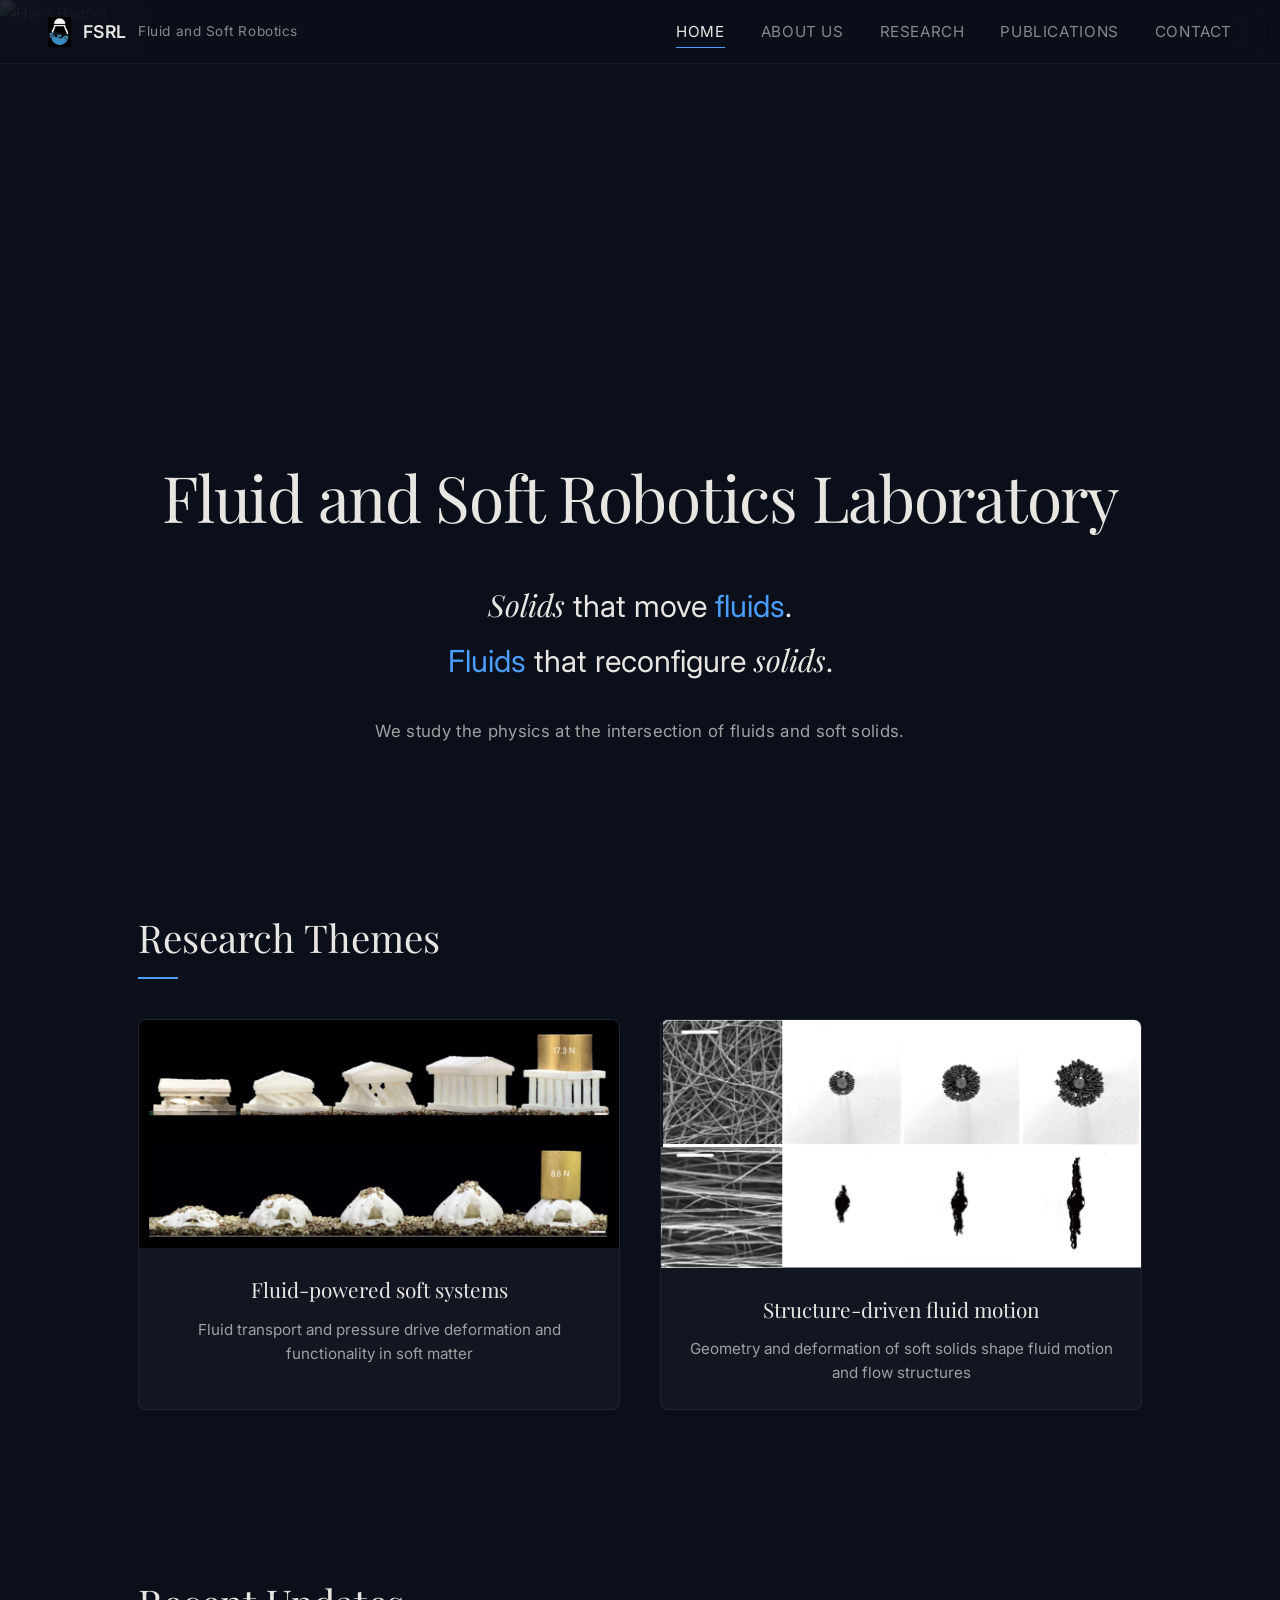
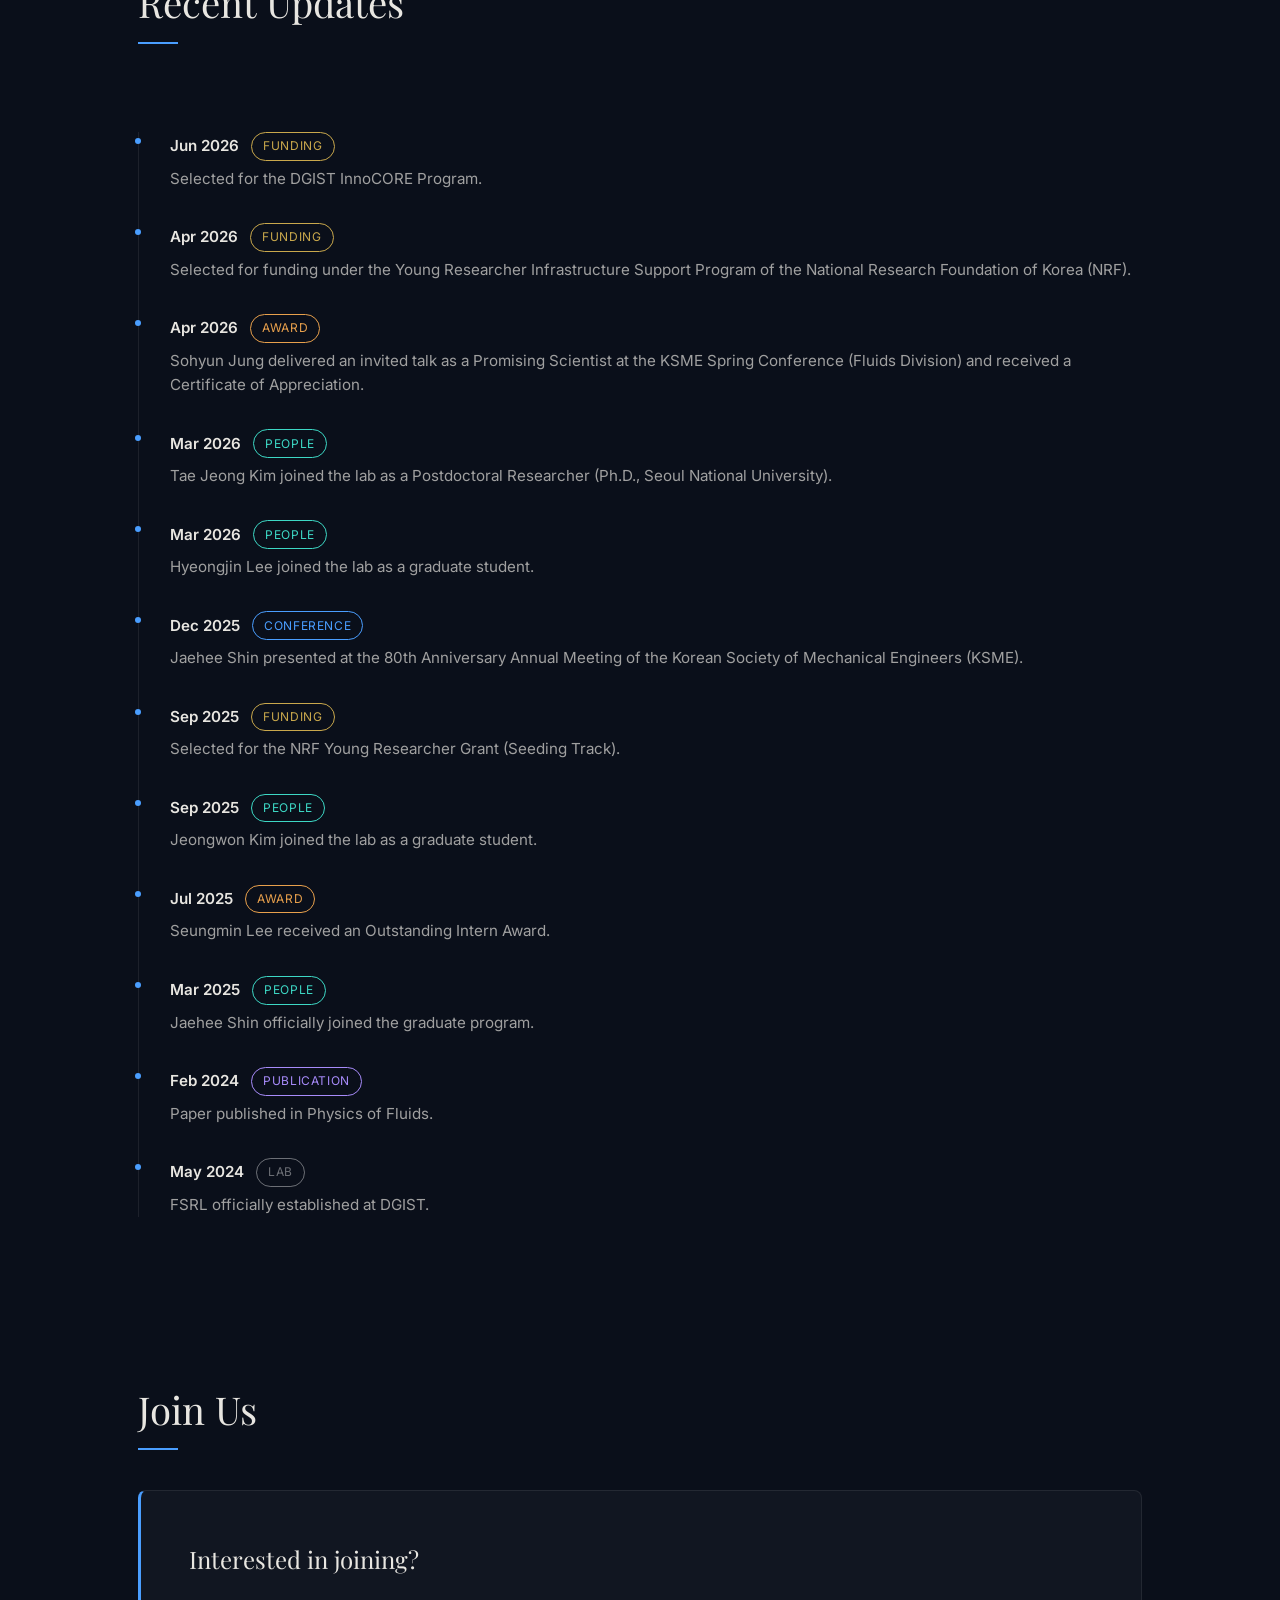
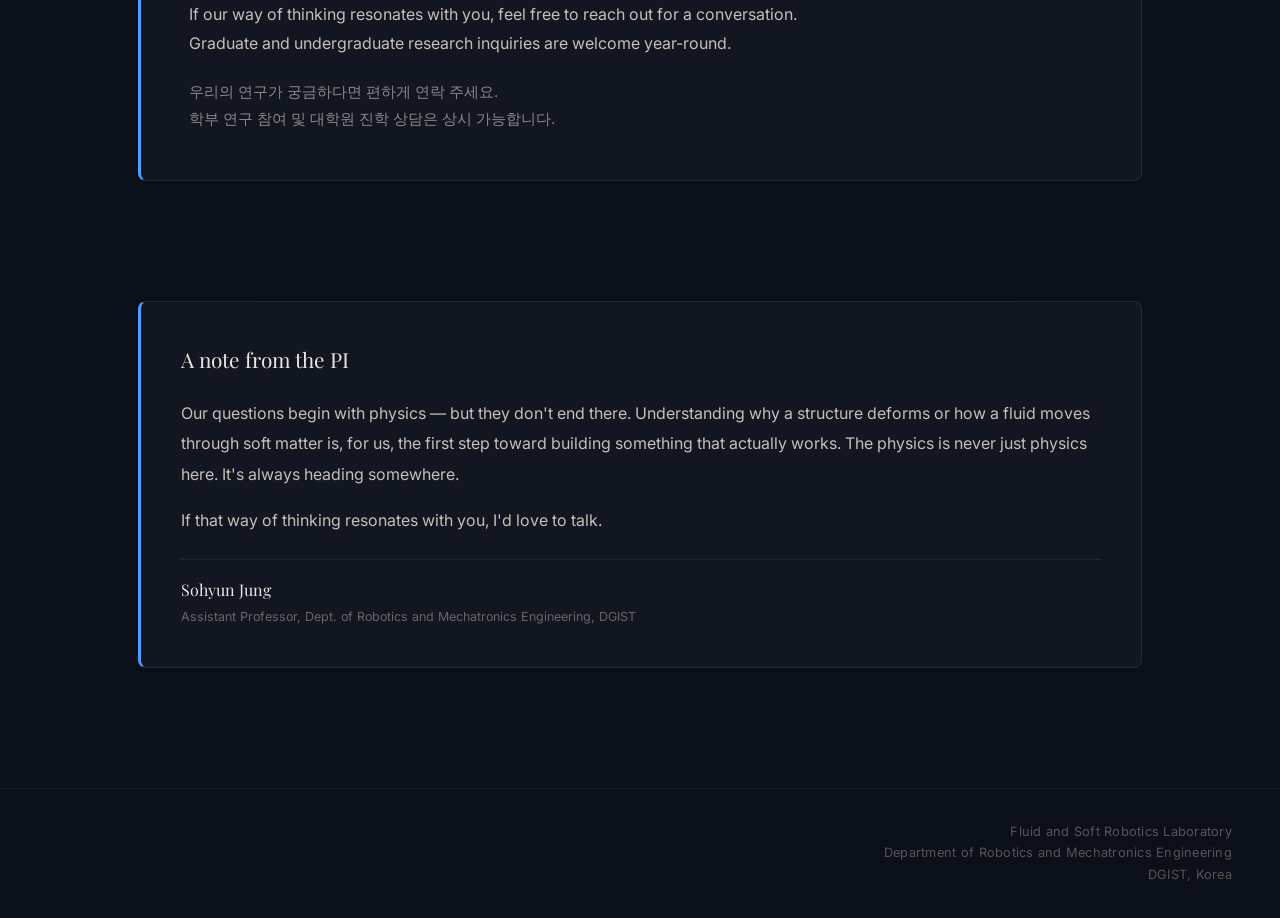
==== commit 9f528aad: "Add DGIST InnoCORE Program to recent updates Co-Authored-By: Claude Opus 4.8 <noreply@anthropic.com>" ====
--- a/index.html
+++ b/index.html
@@ -280,6 +280,13 @@
       <div class="timeline stagger">
         <div class="timeline-item fade-in">
           <div class="timeline-meta">
+            <span class="timeline-date">Jun 2026</span>
+            <span class="timeline-tag tag-funding">Funding</span>
+          </div>
+          <p class="timeline-text">Selected for the DGIST InnoCORE Program.</p>
+        </div>
+        <div class="timeline-item fade-in">
+          <div class="timeline-meta">
             <span class="timeline-date">Apr 2026</span>
             <span class="timeline-tag tag-funding">Funding</span>
           </div>
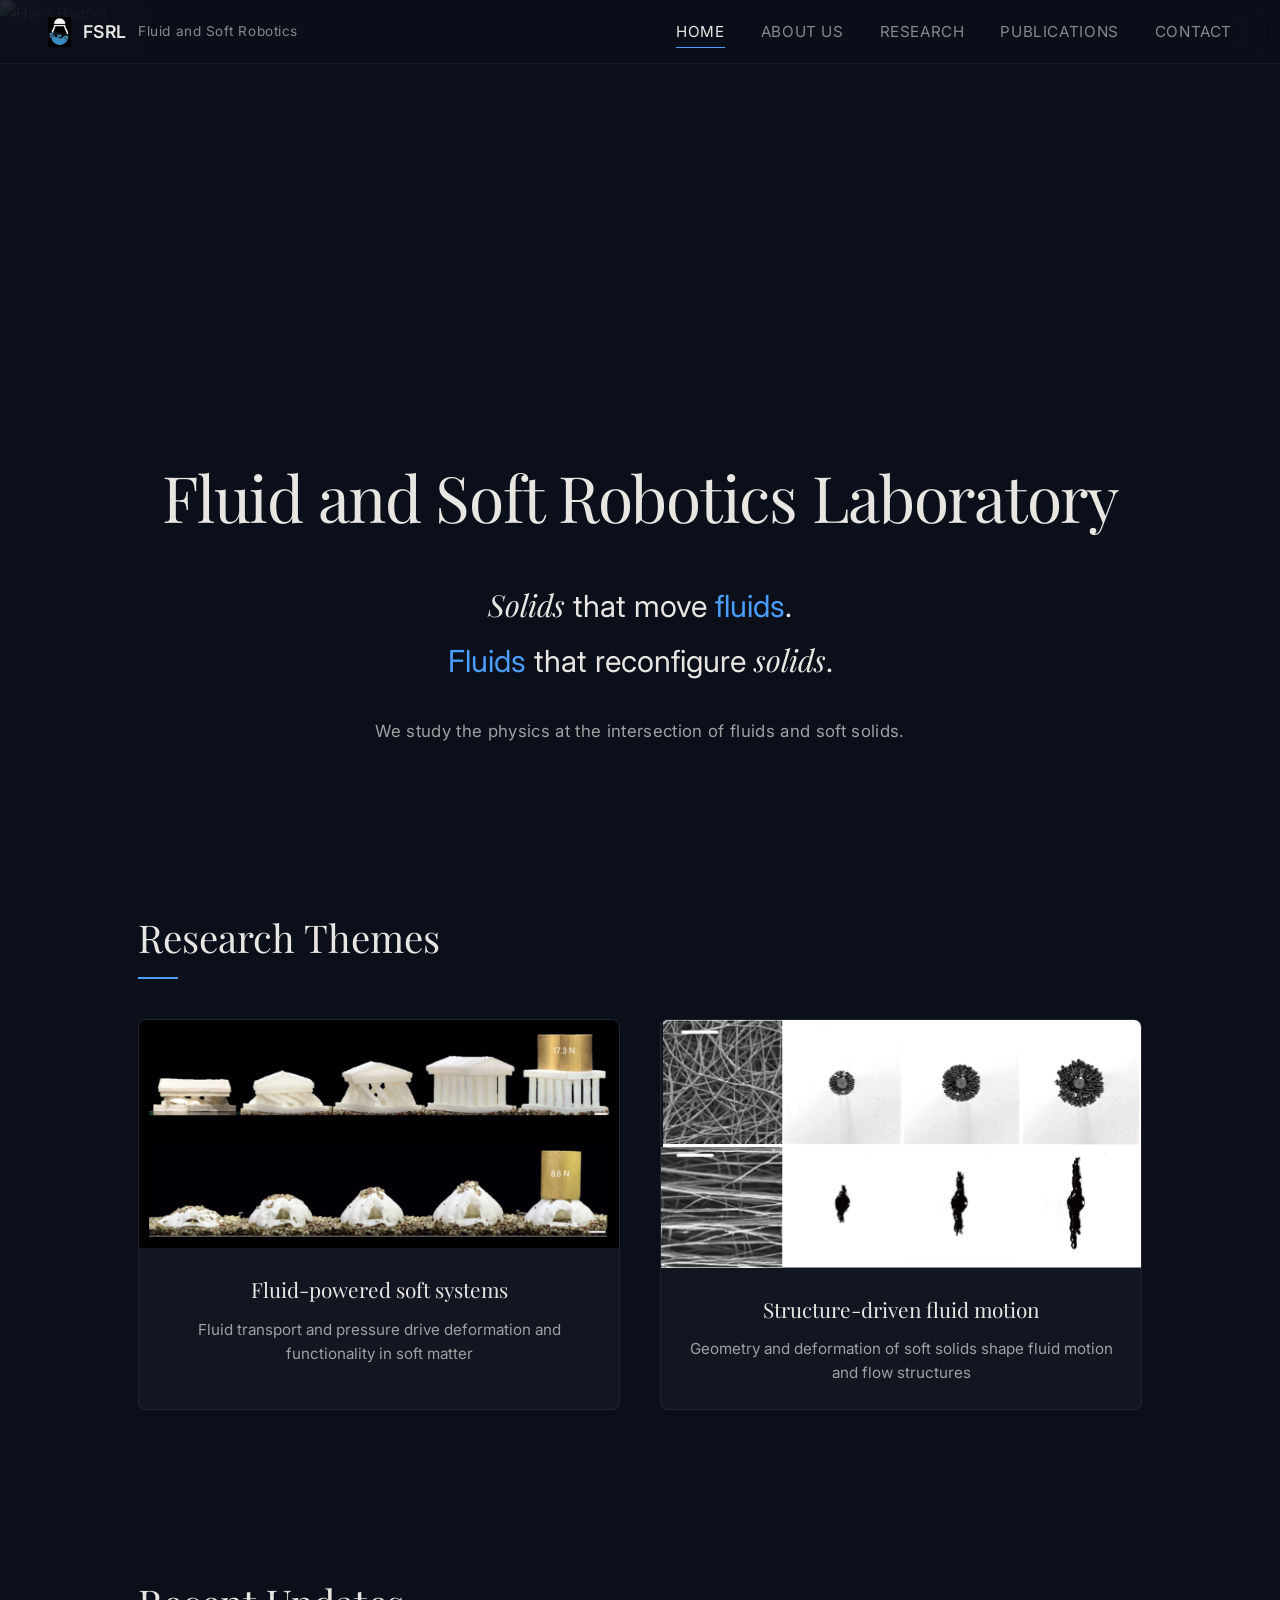
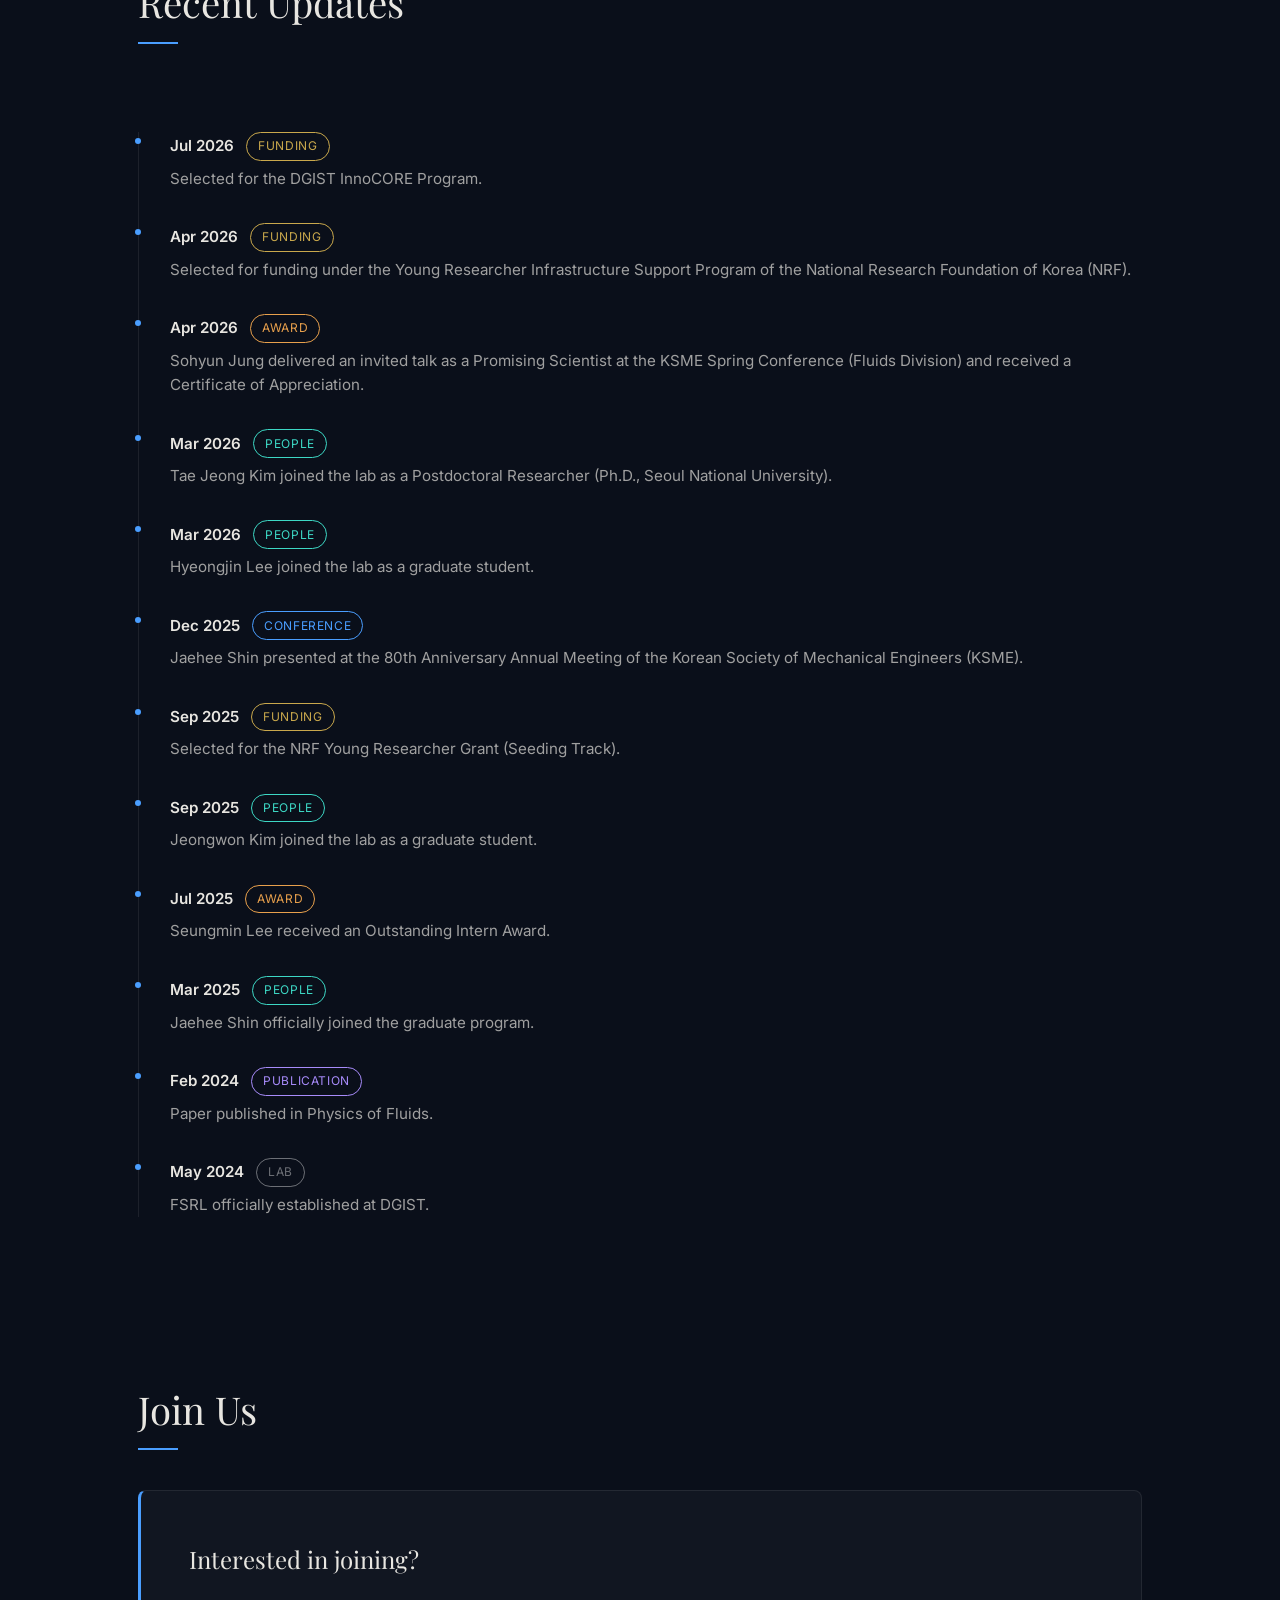
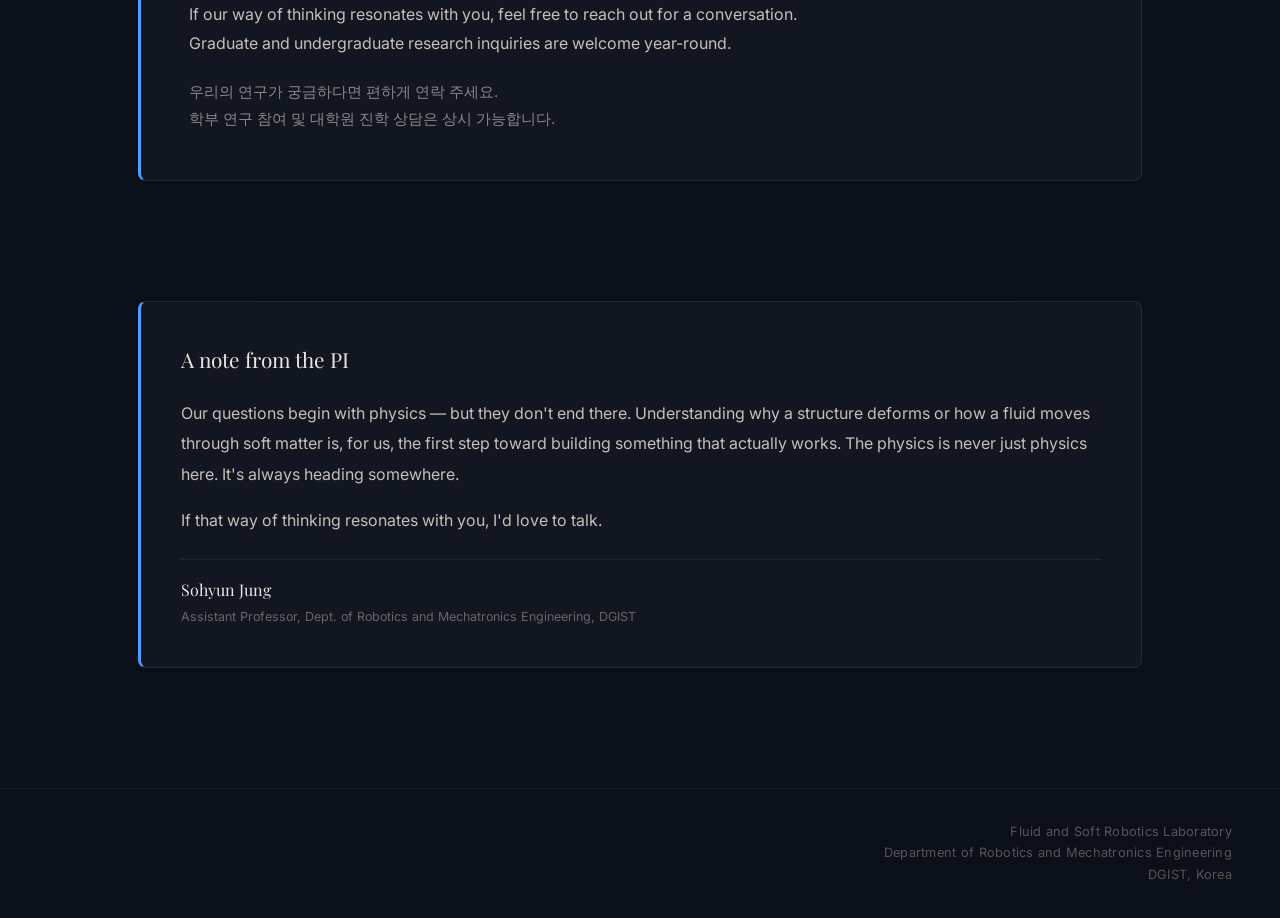
==== commit b518ce62: "Correct InnoCORE start date to Jul 2026 Co-Authored-By: Claude Opus 4.8 <noreply@anthropic.com>" ====
--- a/index.html
+++ b/index.html
@@ -280,7 +280,7 @@
       <div class="timeline stagger">
         <div class="timeline-item fade-in">
           <div class="timeline-meta">
-            <span class="timeline-date">Jun 2026</span>
+            <span class="timeline-date">Jul 2026</span>
             <span class="timeline-tag tag-funding">Funding</span>
           </div>
           <p class="timeline-text">Selected for the DGIST InnoCORE Program.</p>
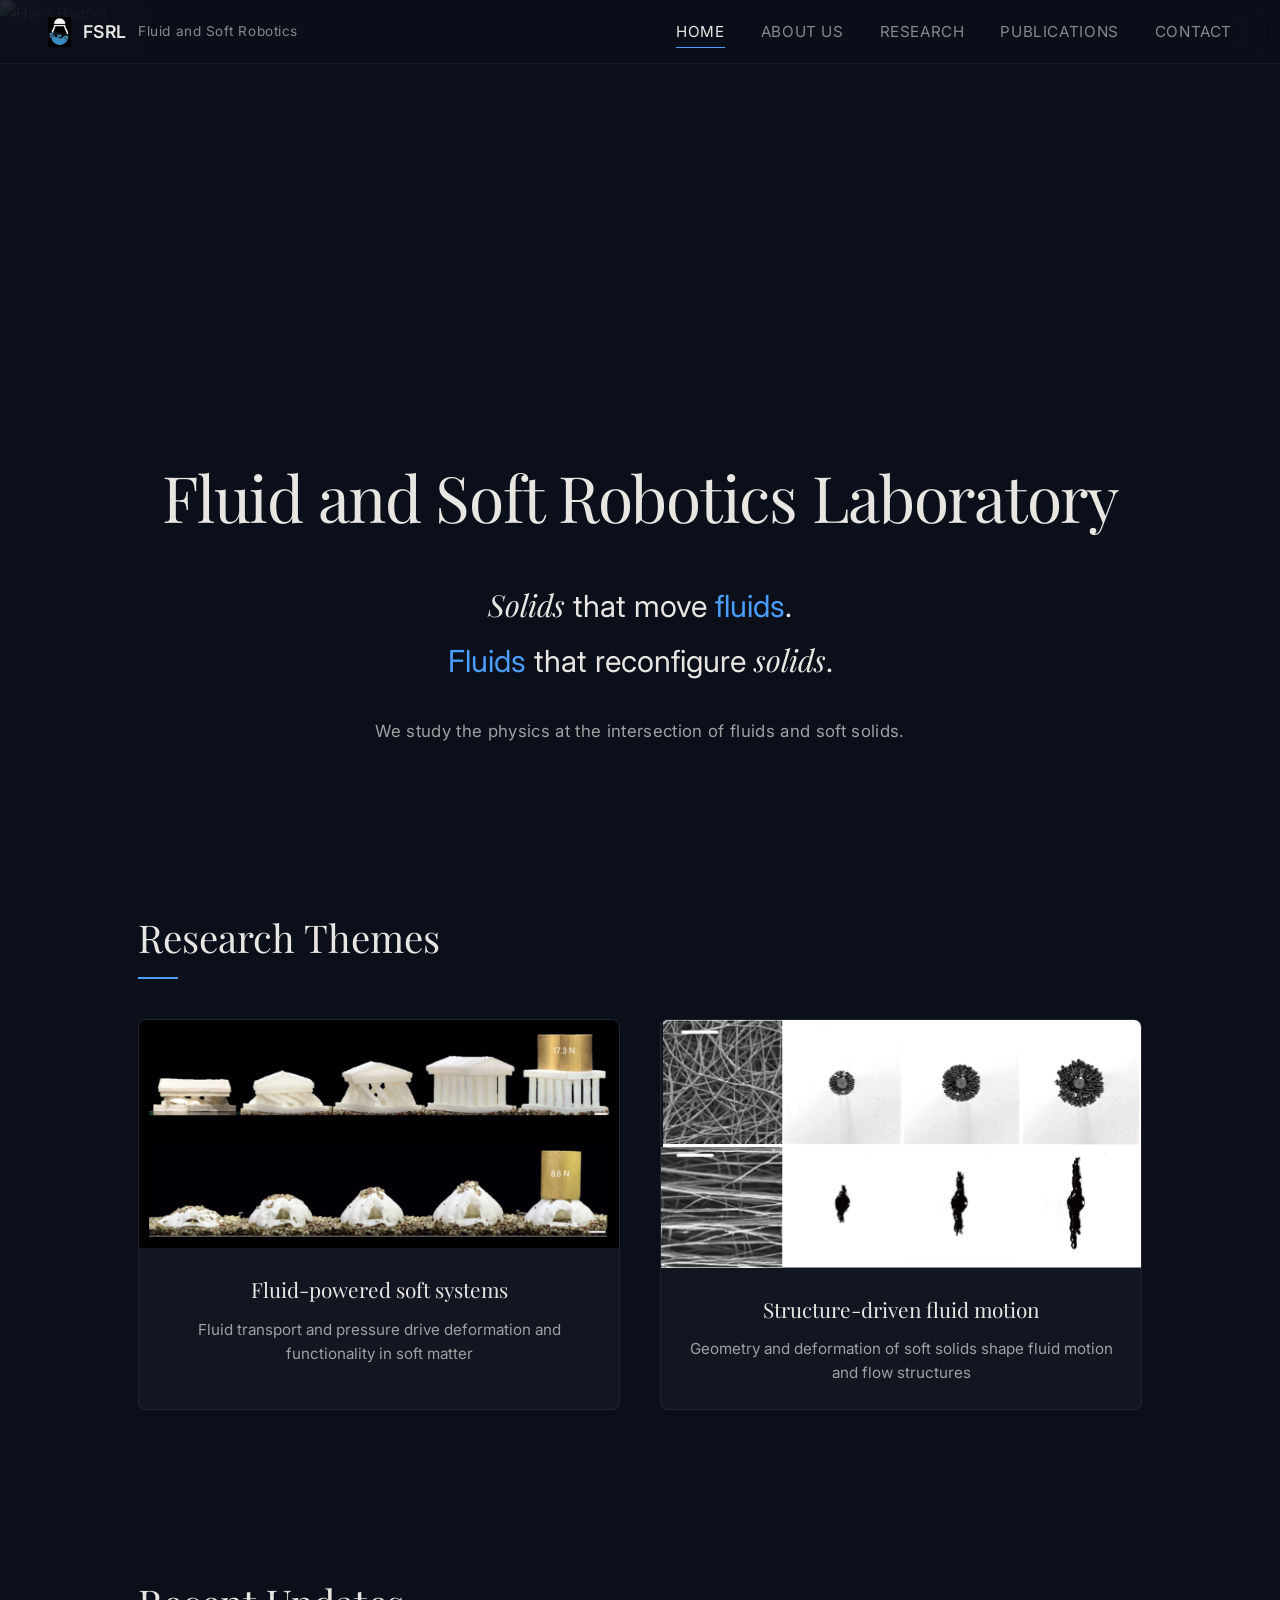
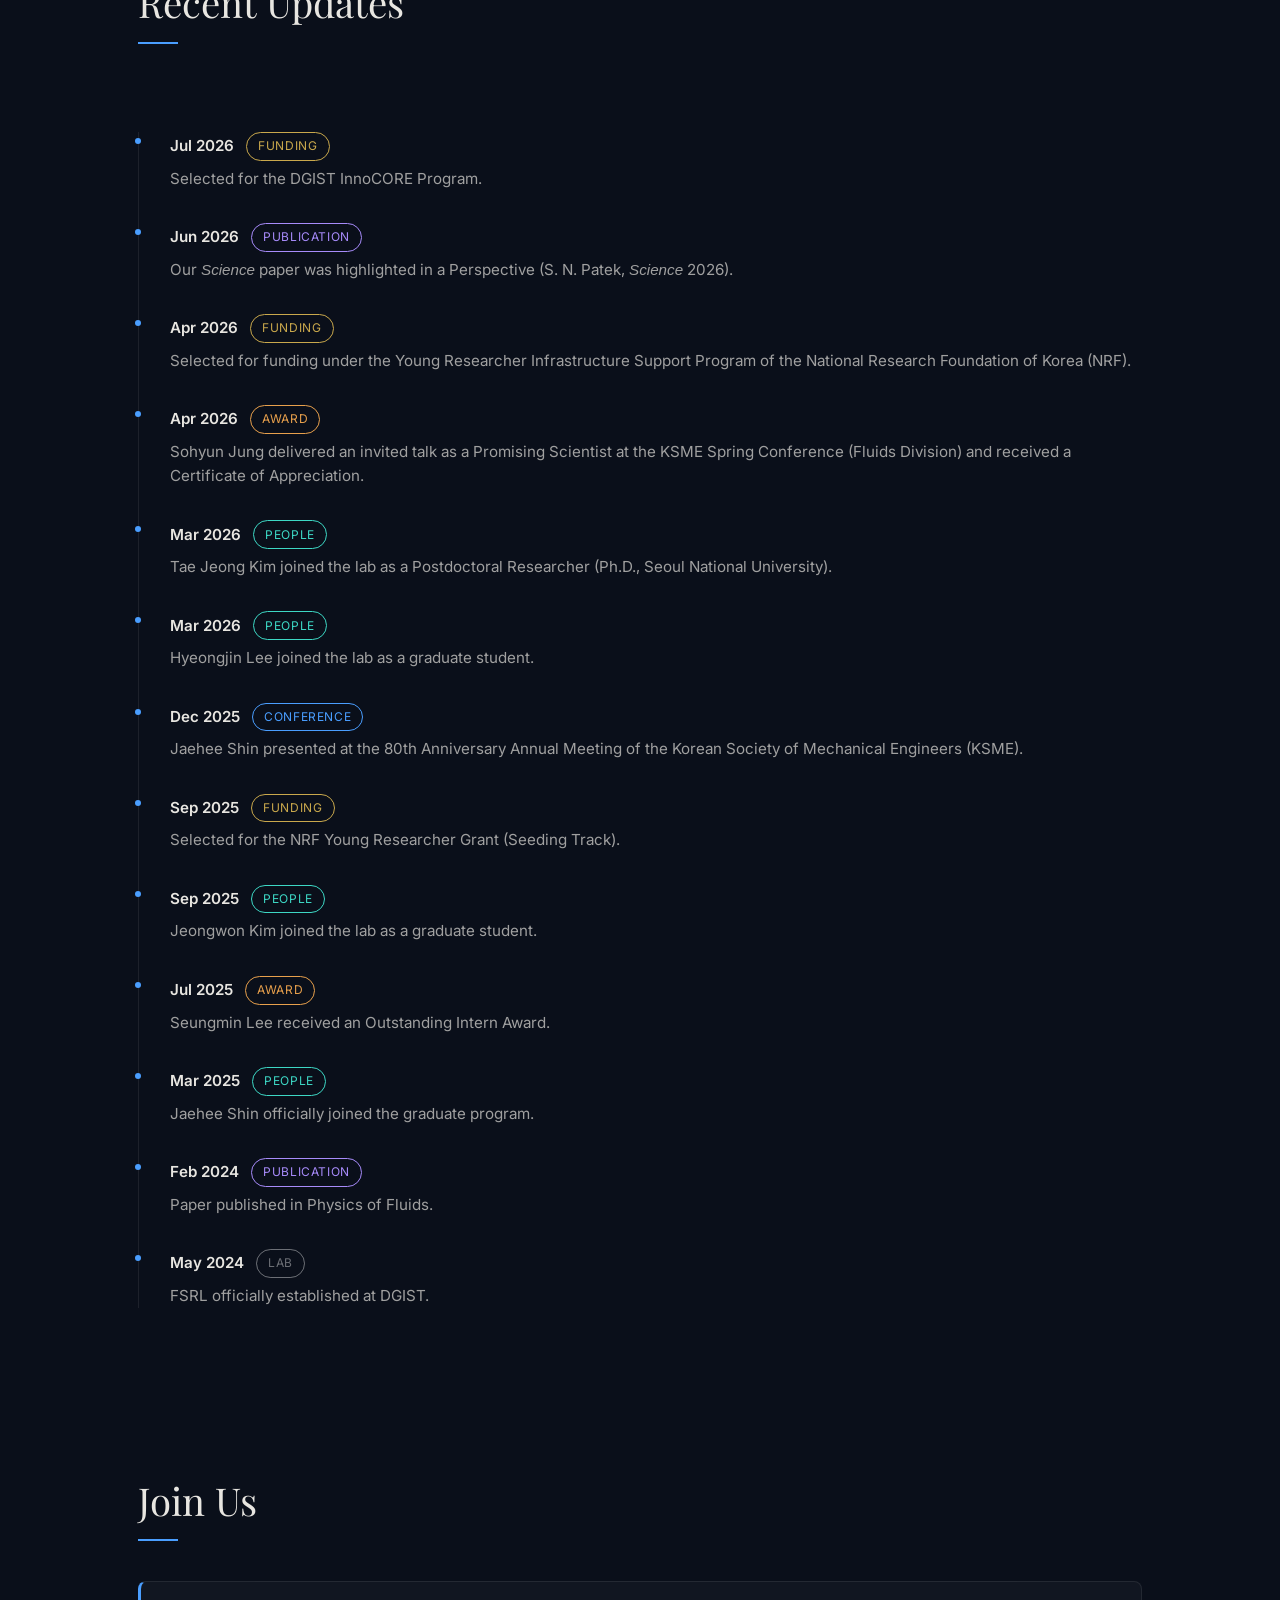
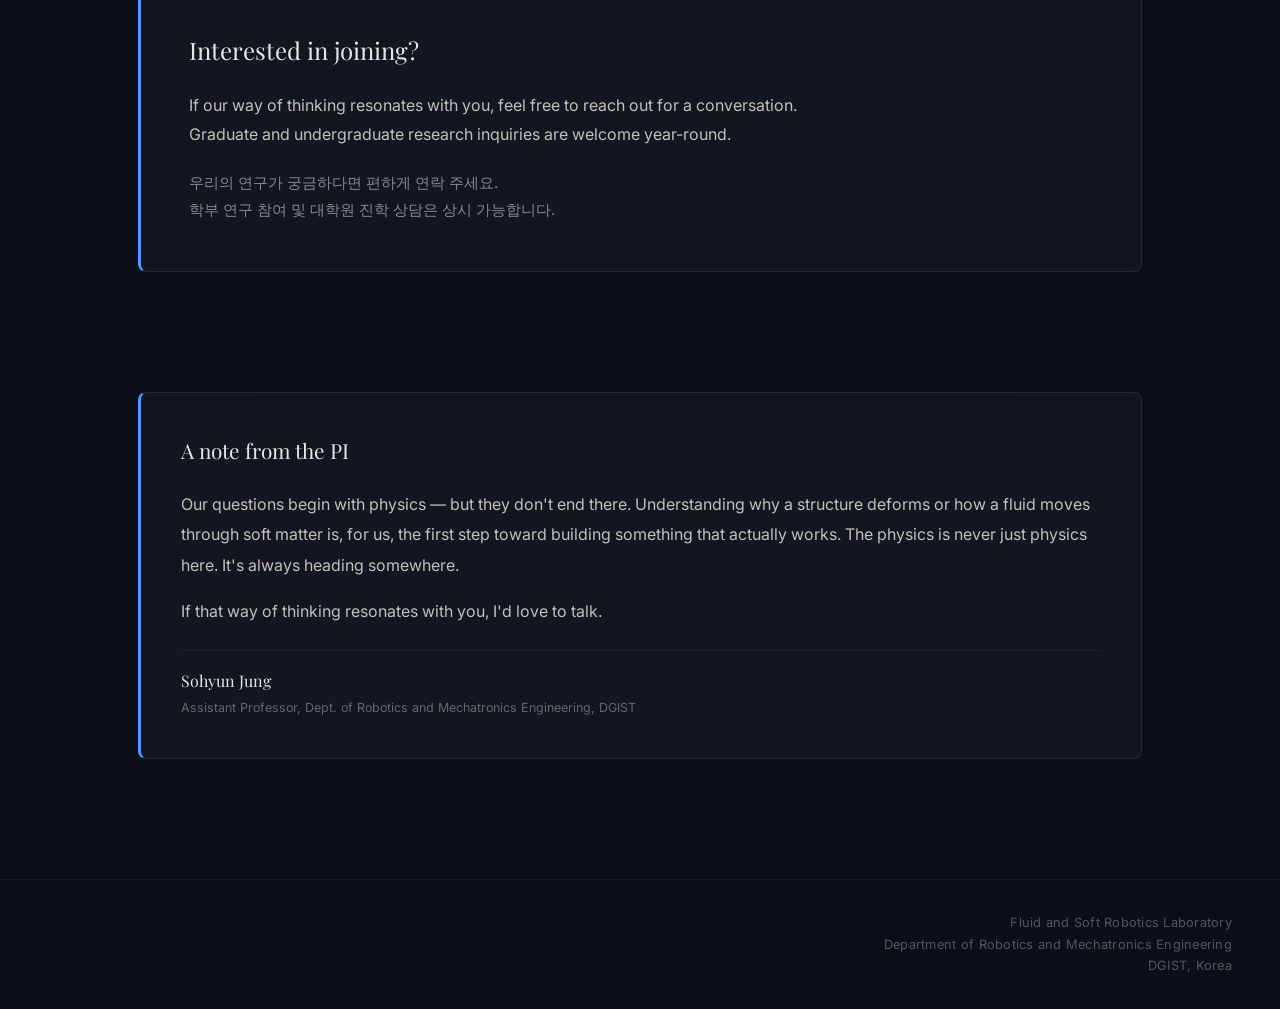
==== commit 7026e5c9: "Add Science Perspective highlight to publications and news Co-Authored-By: Claude Opus 4.8 <noreply@" ====
--- a/index.html
+++ b/index.html
@@ -287,6 +287,13 @@
         </div>
         <div class="timeline-item fade-in">
           <div class="timeline-meta">
+            <span class="timeline-date">Jun 2026</span>
+            <span class="timeline-tag tag-publication">Publication</span>
+          </div>
+          <p class="timeline-text">Our <em>Science</em> paper was highlighted in a Perspective (S. N. Patek, <em>Science</em> 2026).</p>
+        </div>
+        <div class="timeline-item fade-in">
+          <div class="timeline-meta">
             <span class="timeline-date">Apr 2026</span>
             <span class="timeline-tag tag-funding">Funding</span>
           </div>
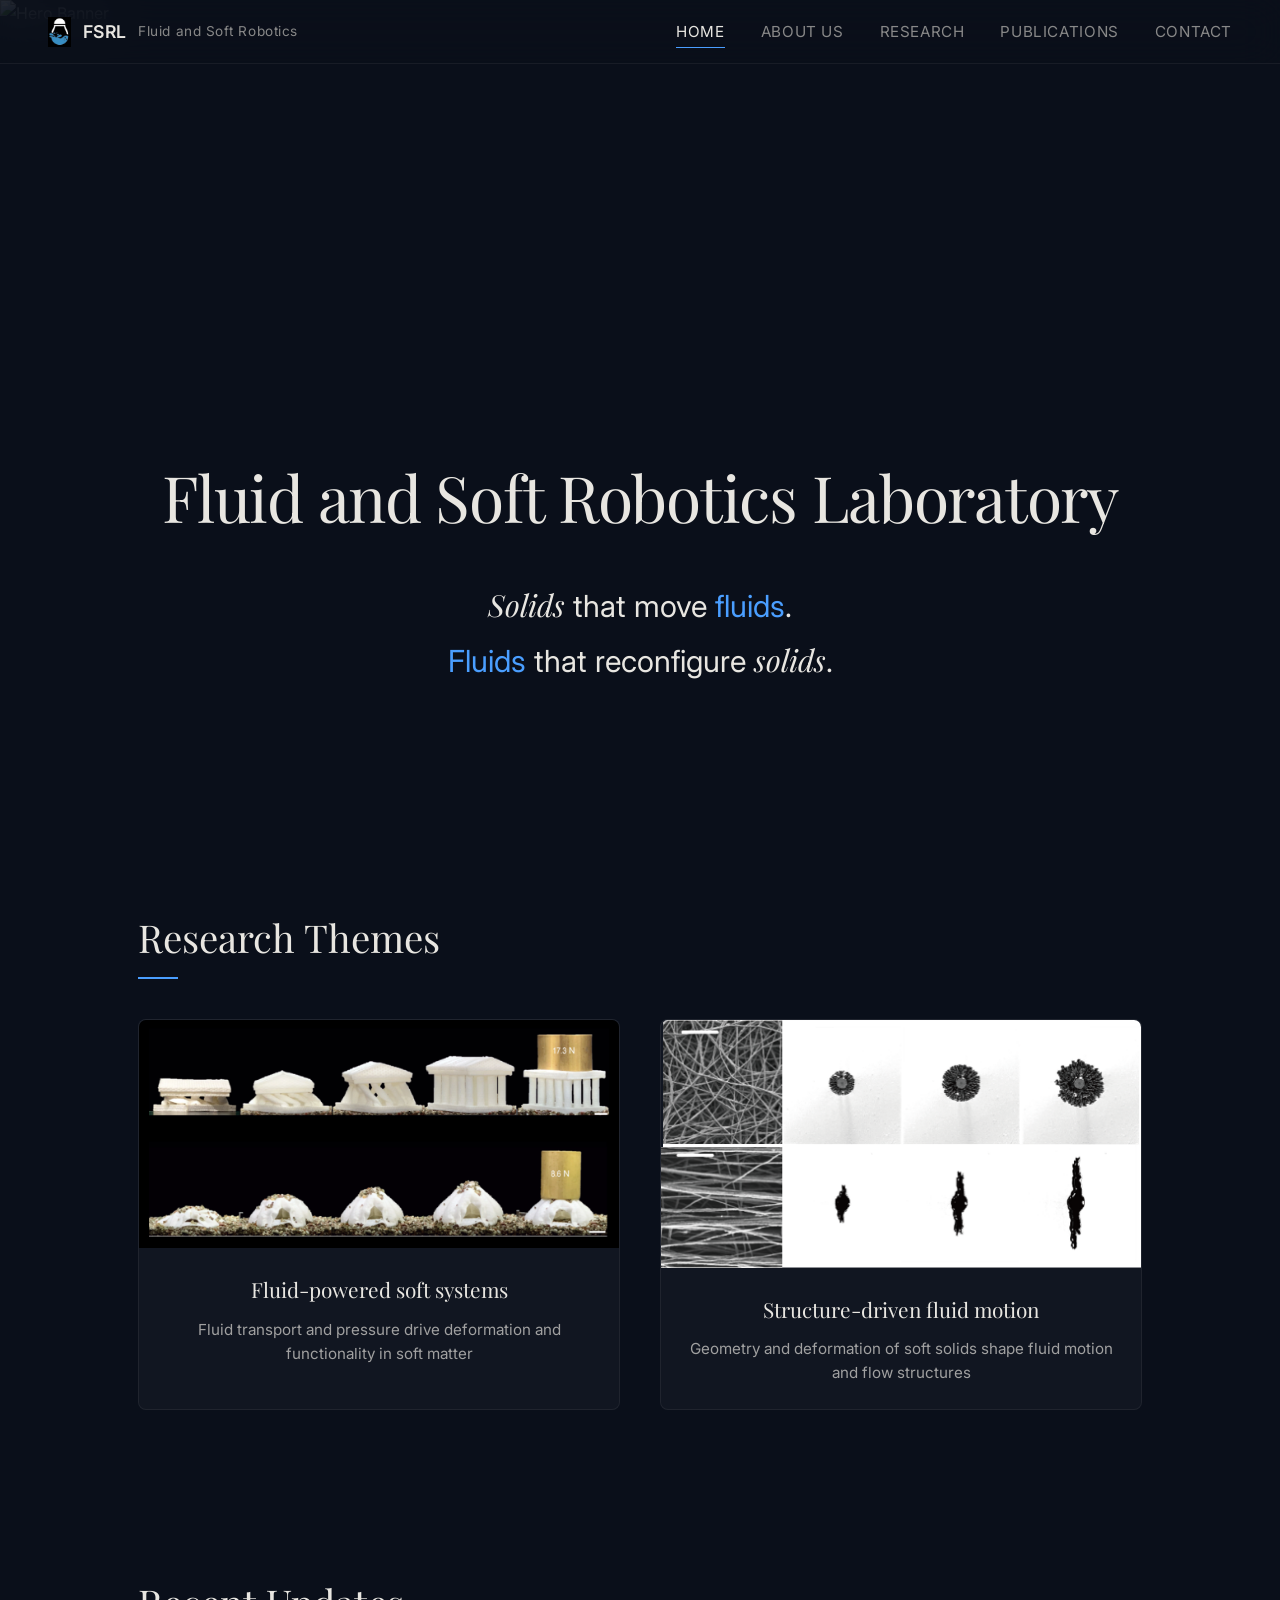
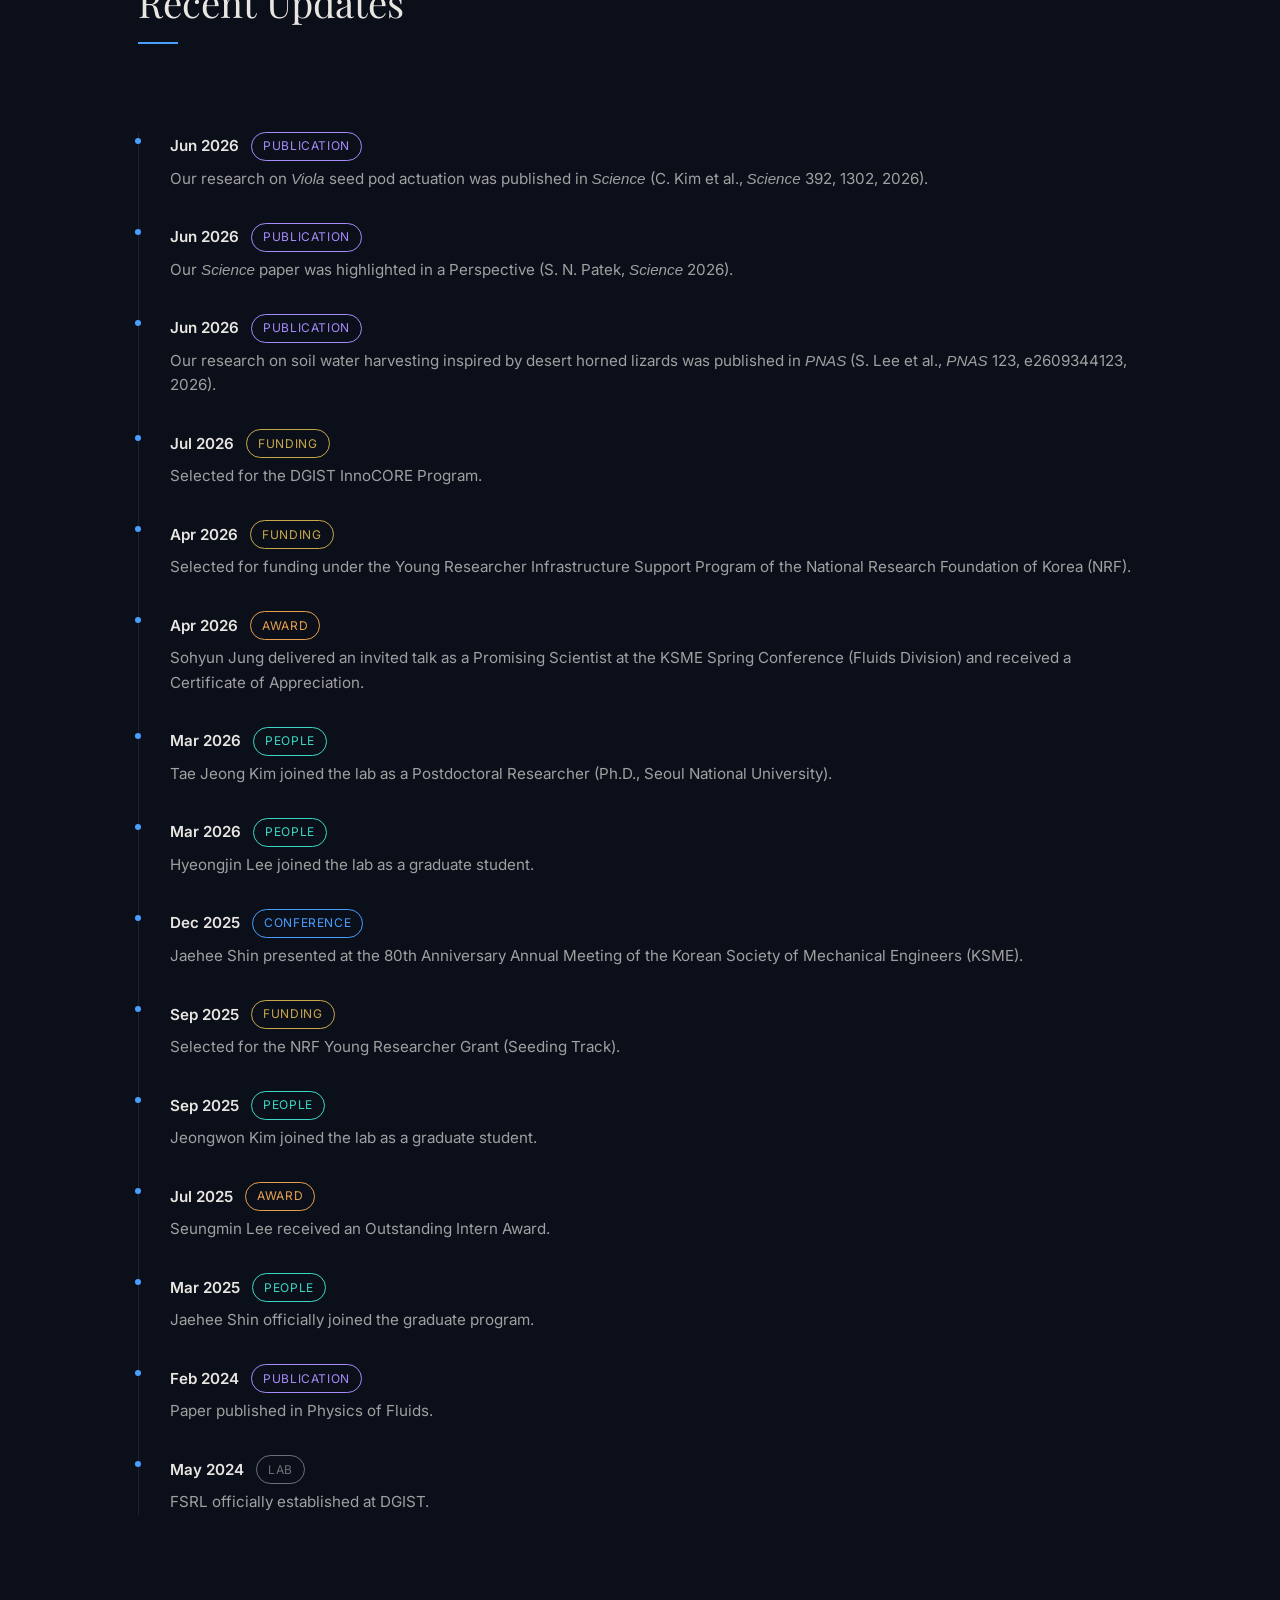
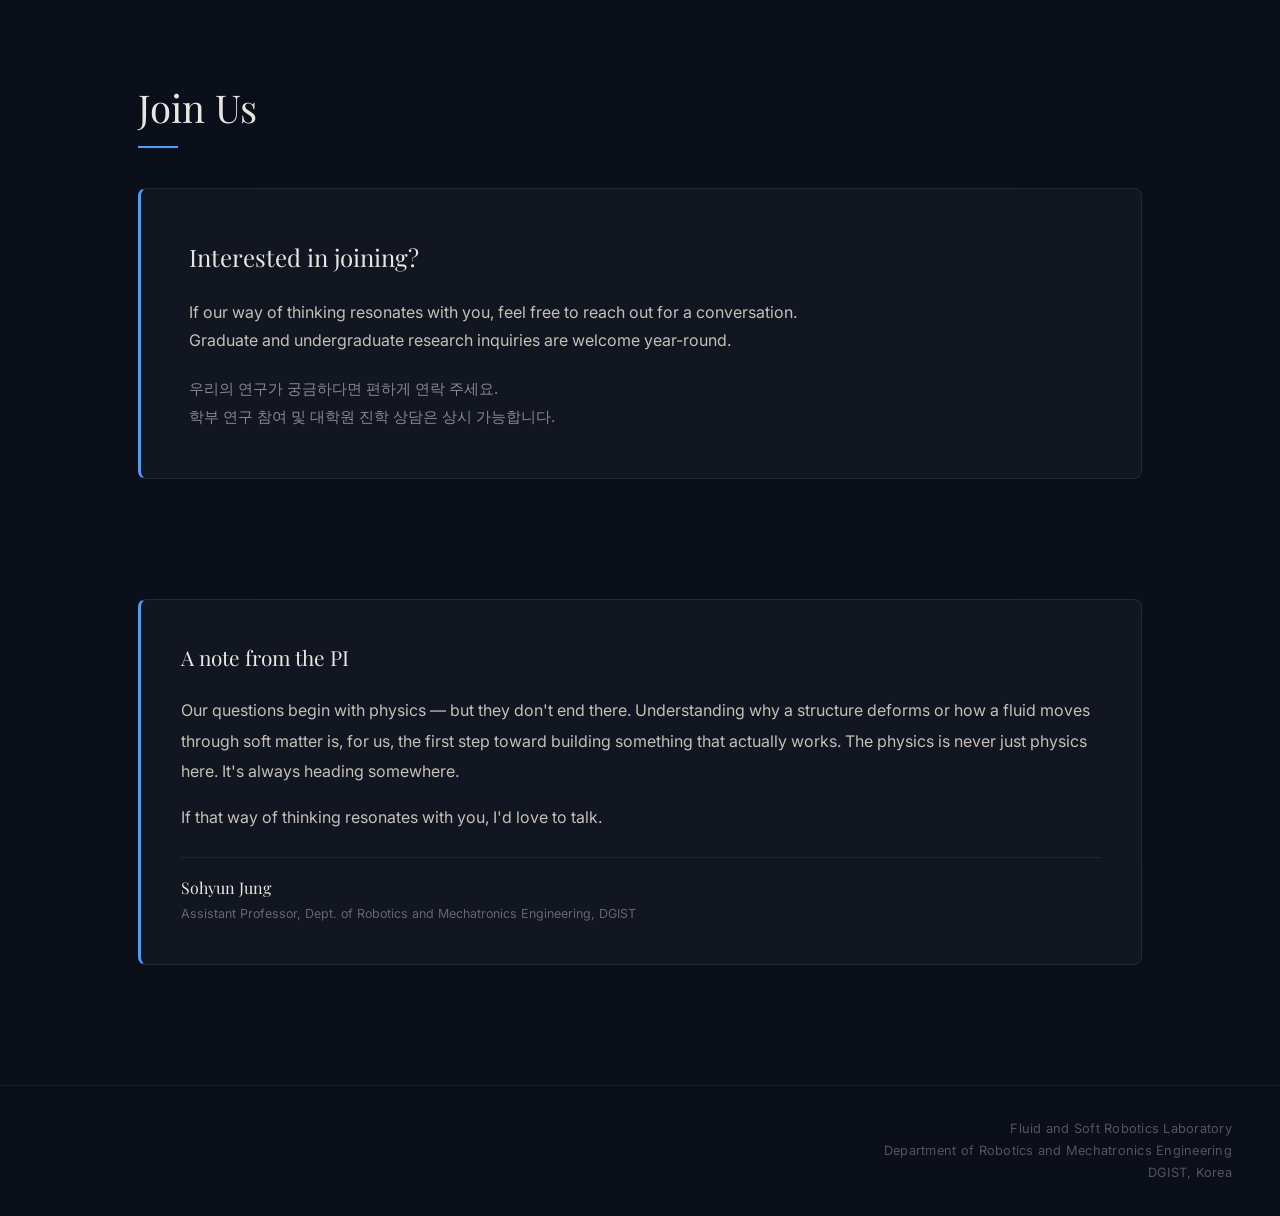
==== commit ae06bd1f: "Add Science and PNAS paper publications to recent updates Co-Authored-By: Claude Opus 4.8 <noreply@a" ====
--- a/index.html
+++ b/index.html
@@ -280,17 +280,31 @@
       <div class="timeline stagger">
         <div class="timeline-item fade-in">
           <div class="timeline-meta">
+            <span class="timeline-date">Jun 2026</span>
+            <span class="timeline-tag tag-publication">Publication</span>
+          </div>
+          <p class="timeline-text">Our research on <em>Viola</em> seed pod actuation was published in <em>Science</em> (C. Kim et al., <em>Science</em> 392, 1302, 2026).</p>
+        </div>
+        <div class="timeline-item fade-in">
+          <div class="timeline-meta">
+            <span class="timeline-date">Jun 2026</span>
+            <span class="timeline-tag tag-publication">Publication</span>
+          </div>
+          <p class="timeline-text">Our <em>Science</em> paper was highlighted in a Perspective (S. N. Patek, <em>Science</em> 2026).</p>
+        </div>
+        <div class="timeline-item fade-in">
+          <div class="timeline-meta">
+            <span class="timeline-date">Jun 2026</span>
+            <span class="timeline-tag tag-publication">Publication</span>
+          </div>
+          <p class="timeline-text">Our research on soil water harvesting inspired by desert horned lizards was published in <em>PNAS</em> (S. Lee et al., <em>PNAS</em> 123, e2609344123, 2026).</p>
+        </div>
+        <div class="timeline-item fade-in">
+          <div class="timeline-meta">
             <span class="timeline-date">Jul 2026</span>
             <span class="timeline-tag tag-funding">Funding</span>
           </div>
           <p class="timeline-text">Selected for the DGIST InnoCORE Program.</p>
-        </div>
-        <div class="timeline-item fade-in">
-          <div class="timeline-meta">
-            <span class="timeline-date">Jun 2026</span>
-            <span class="timeline-tag tag-publication">Publication</span>
-          </div>
-          <p class="timeline-text">Our <em>Science</em> paper was highlighted in a Perspective (S. N. Patek, <em>Science</em> 2026).</p>
         </div>
         <div class="timeline-item fade-in">
           <div class="timeline-meta">
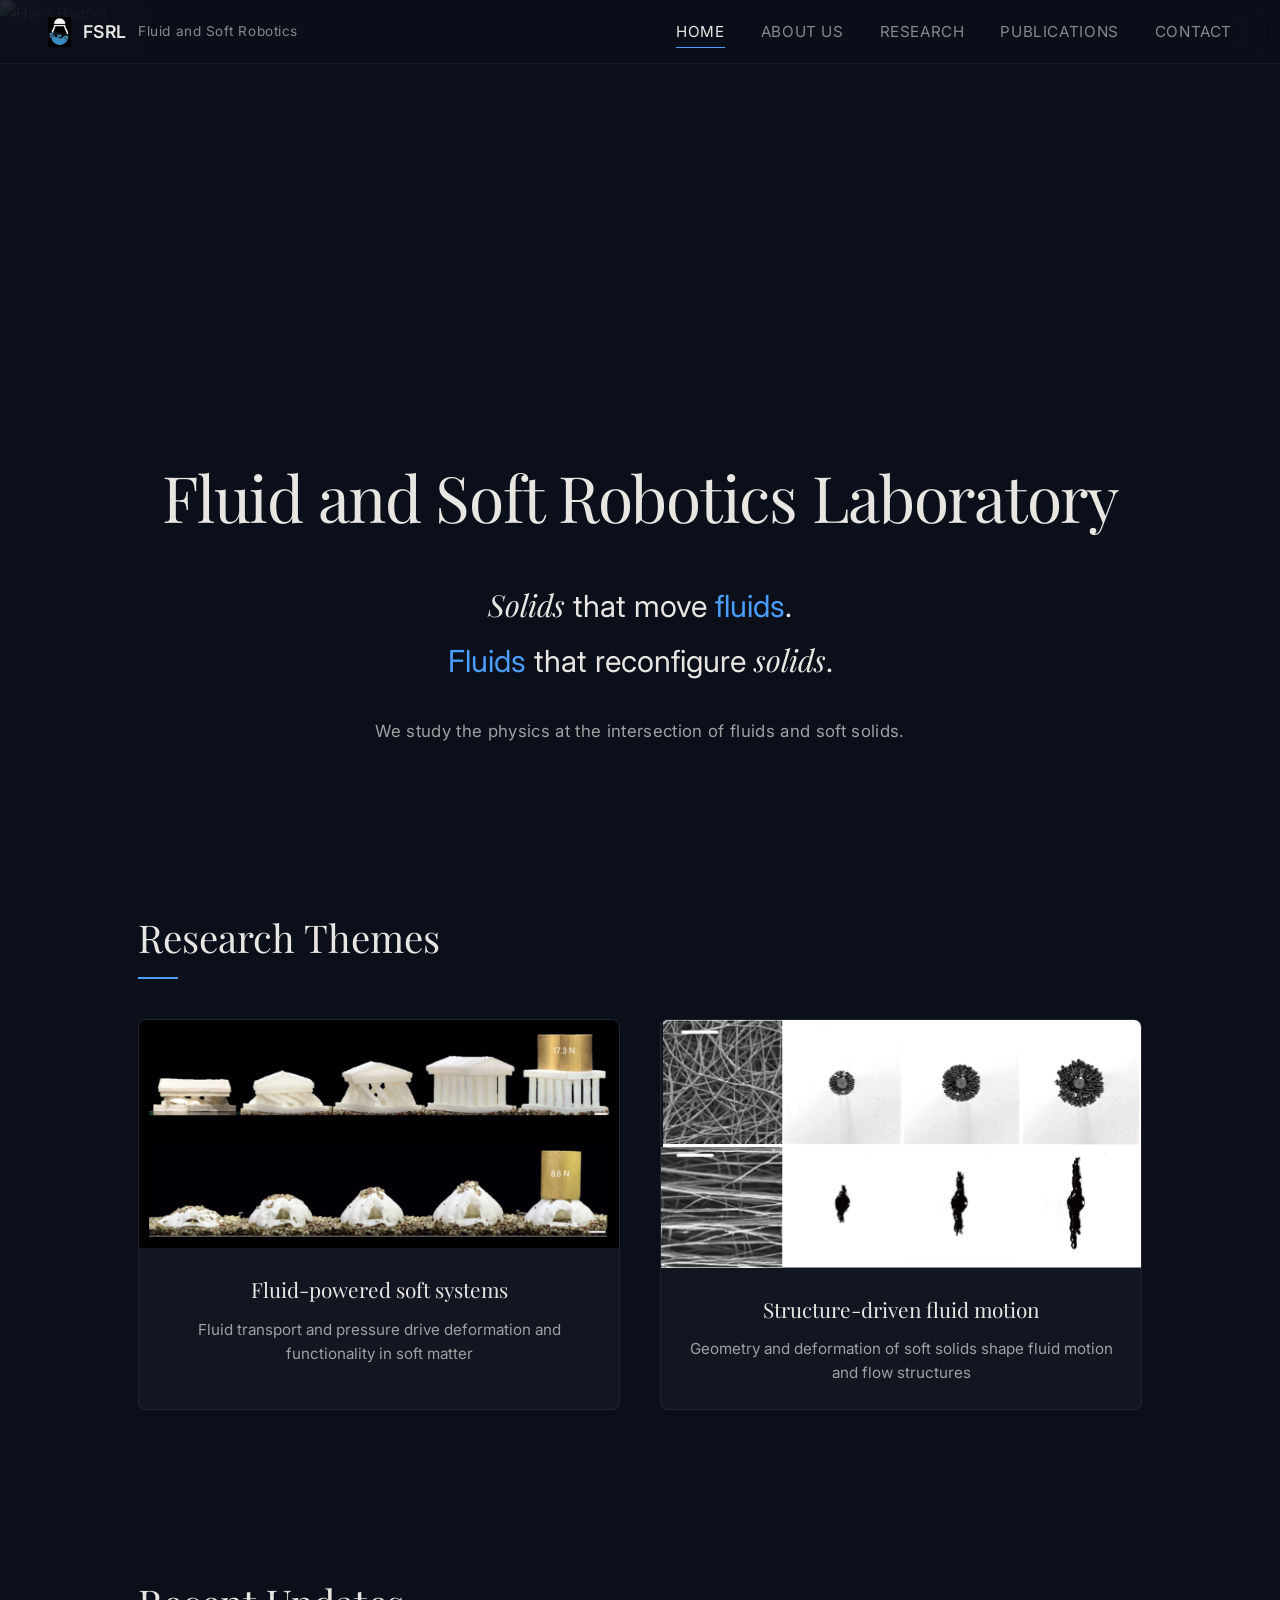
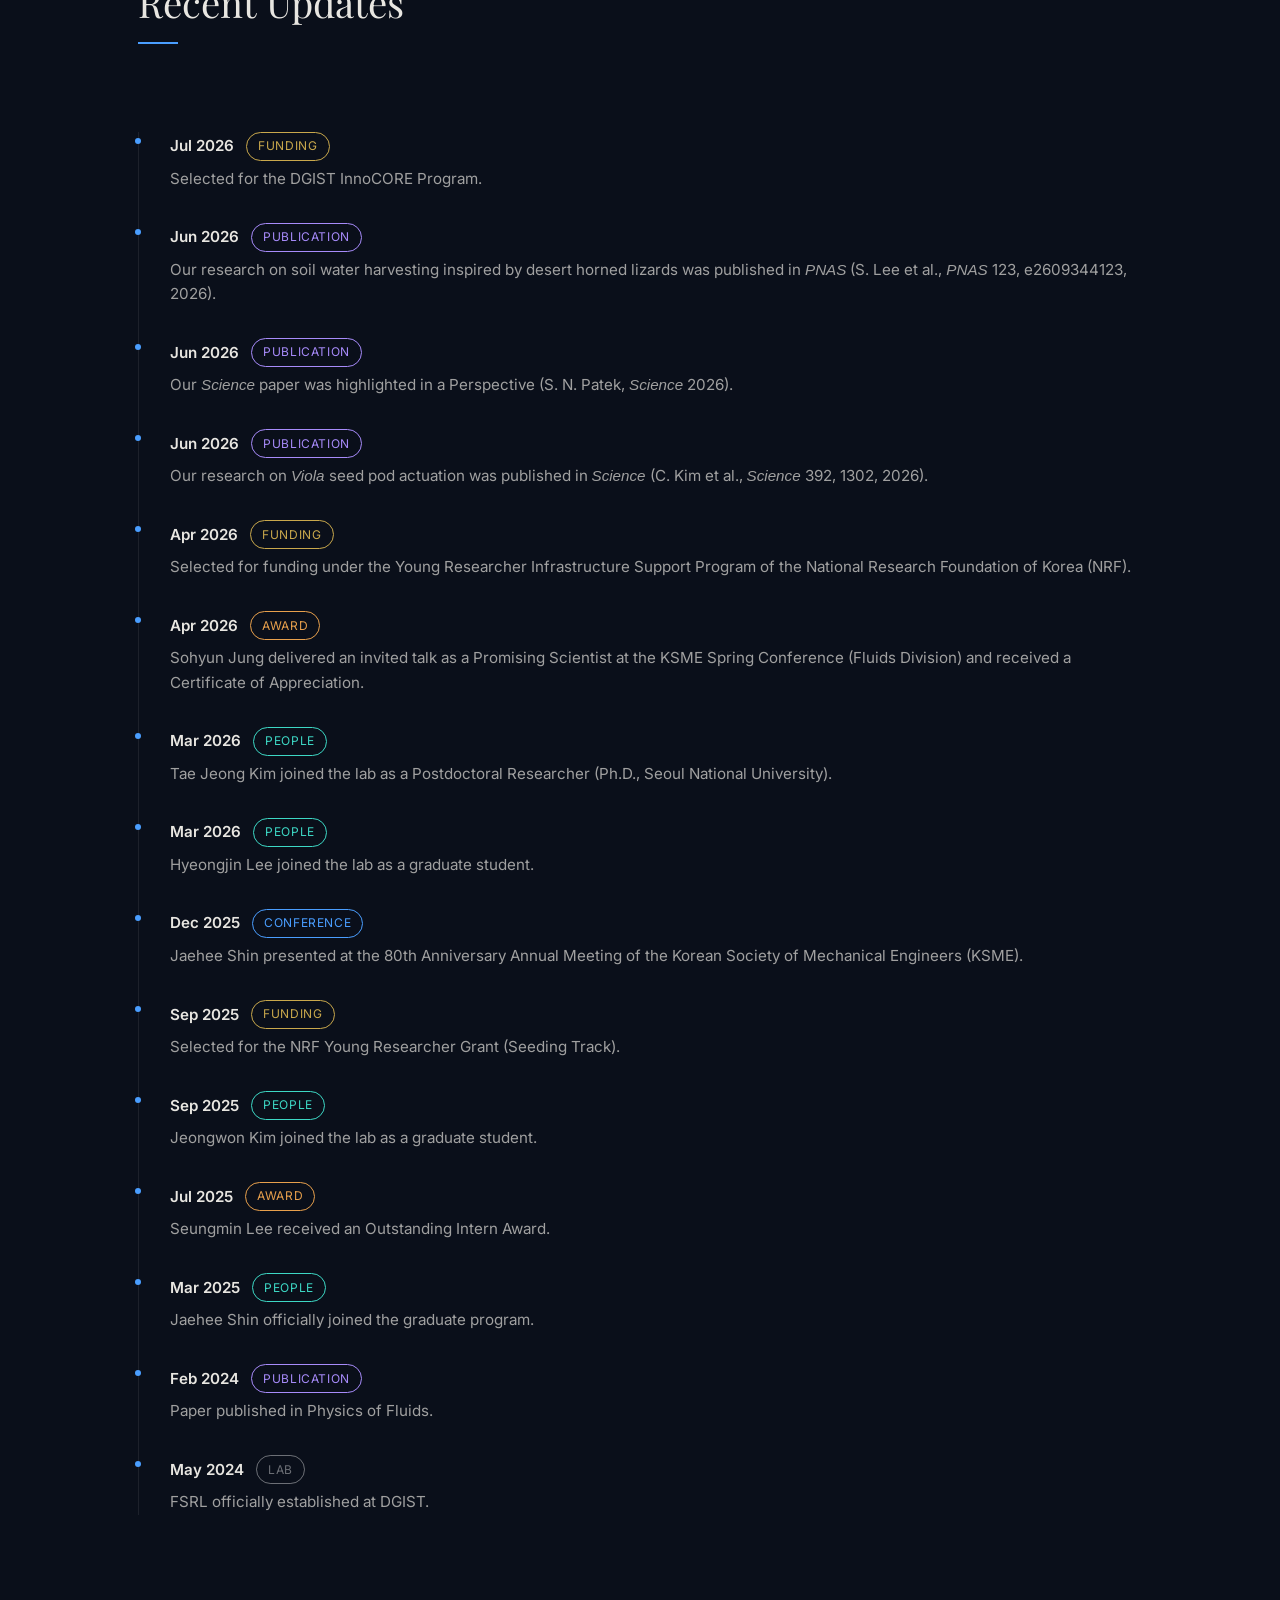
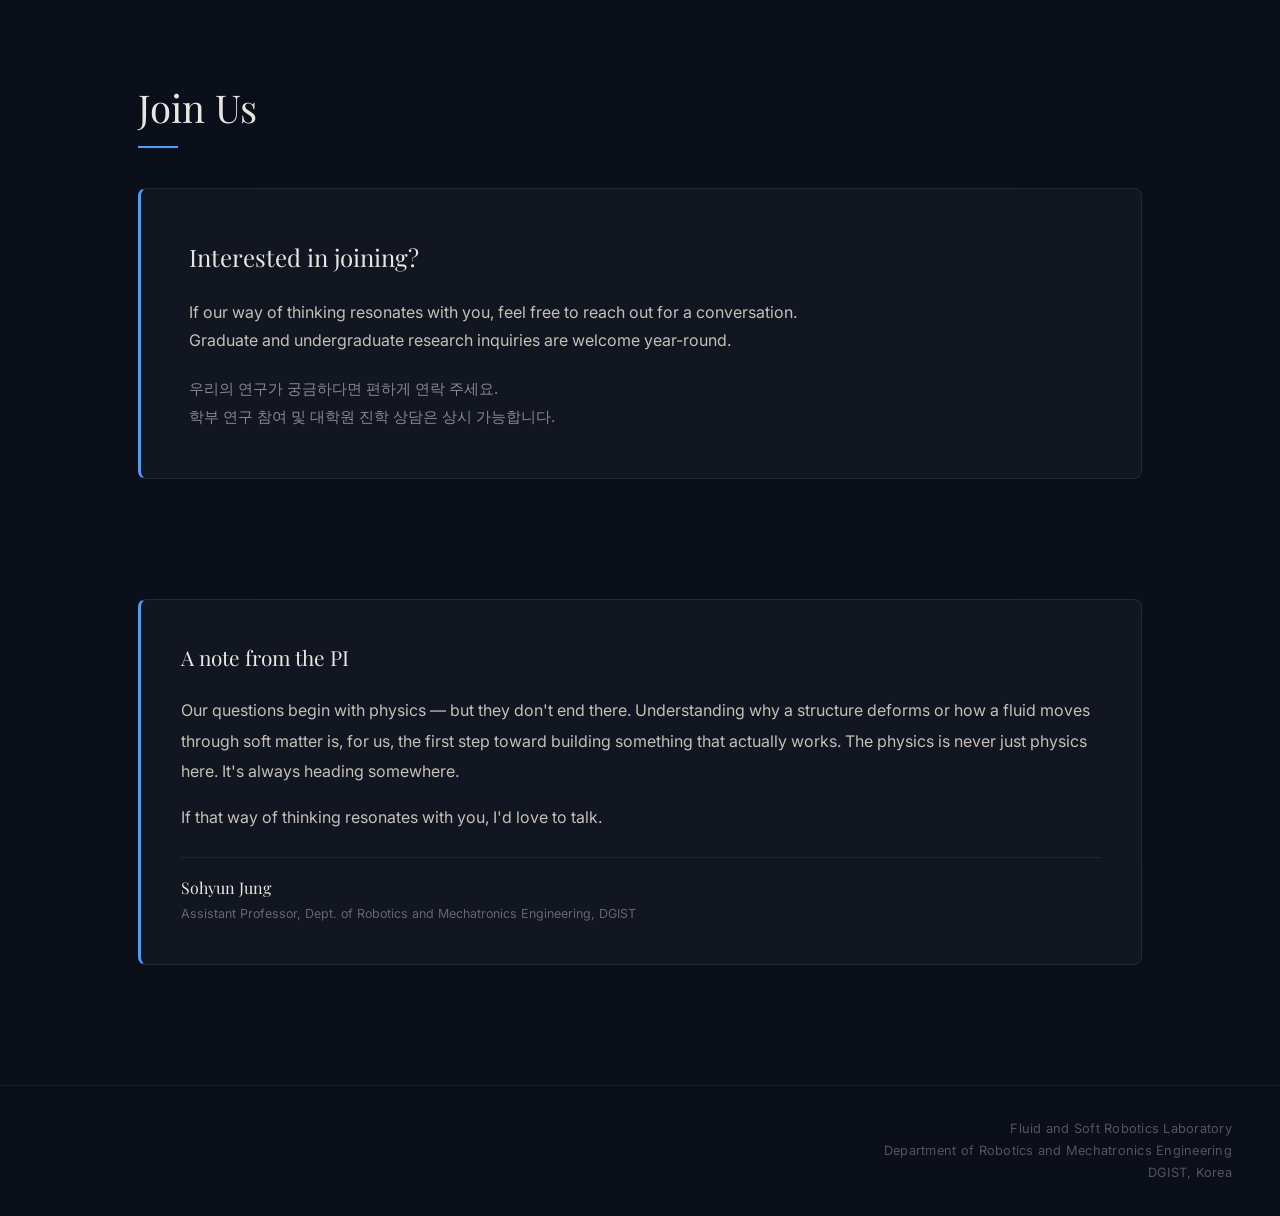
==== commit 2d65fc11: "Reorder recent updates: InnoCORE, PNAS, Perspective, Science Co-Authored-By: Claude Opus 4.8 <norepl" ====
--- a/index.html
+++ b/index.html
@@ -280,10 +280,17 @@
       <div class="timeline stagger">
         <div class="timeline-item fade-in">
           <div class="timeline-meta">
+            <span class="timeline-date">Jul 2026</span>
+            <span class="timeline-tag tag-funding">Funding</span>
+          </div>
+          <p class="timeline-text">Selected for the DGIST InnoCORE Program.</p>
+        </div>
+        <div class="timeline-item fade-in">
+          <div class="timeline-meta">
             <span class="timeline-date">Jun 2026</span>
             <span class="timeline-tag tag-publication">Publication</span>
           </div>
-          <p class="timeline-text">Our research on <em>Viola</em> seed pod actuation was published in <em>Science</em> (C. Kim et al., <em>Science</em> 392, 1302, 2026).</p>
+          <p class="timeline-text">Our research on soil water harvesting inspired by desert horned lizards was published in <em>PNAS</em> (S. Lee et al., <em>PNAS</em> 123, e2609344123, 2026).</p>
         </div>
         <div class="timeline-item fade-in">
           <div class="timeline-meta">
@@ -297,14 +304,7 @@
             <span class="timeline-date">Jun 2026</span>
             <span class="timeline-tag tag-publication">Publication</span>
           </div>
-          <p class="timeline-text">Our research on soil water harvesting inspired by desert horned lizards was published in <em>PNAS</em> (S. Lee et al., <em>PNAS</em> 123, e2609344123, 2026).</p>
-        </div>
-        <div class="timeline-item fade-in">
-          <div class="timeline-meta">
-            <span class="timeline-date">Jul 2026</span>
-            <span class="timeline-tag tag-funding">Funding</span>
-          </div>
-          <p class="timeline-text">Selected for the DGIST InnoCORE Program.</p>
+          <p class="timeline-text">Our research on <em>Viola</em> seed pod actuation was published in <em>Science</em> (C. Kim et al., <em>Science</em> 392, 1302, 2026).</p>
         </div>
         <div class="timeline-item fade-in">
           <div class="timeline-meta">
